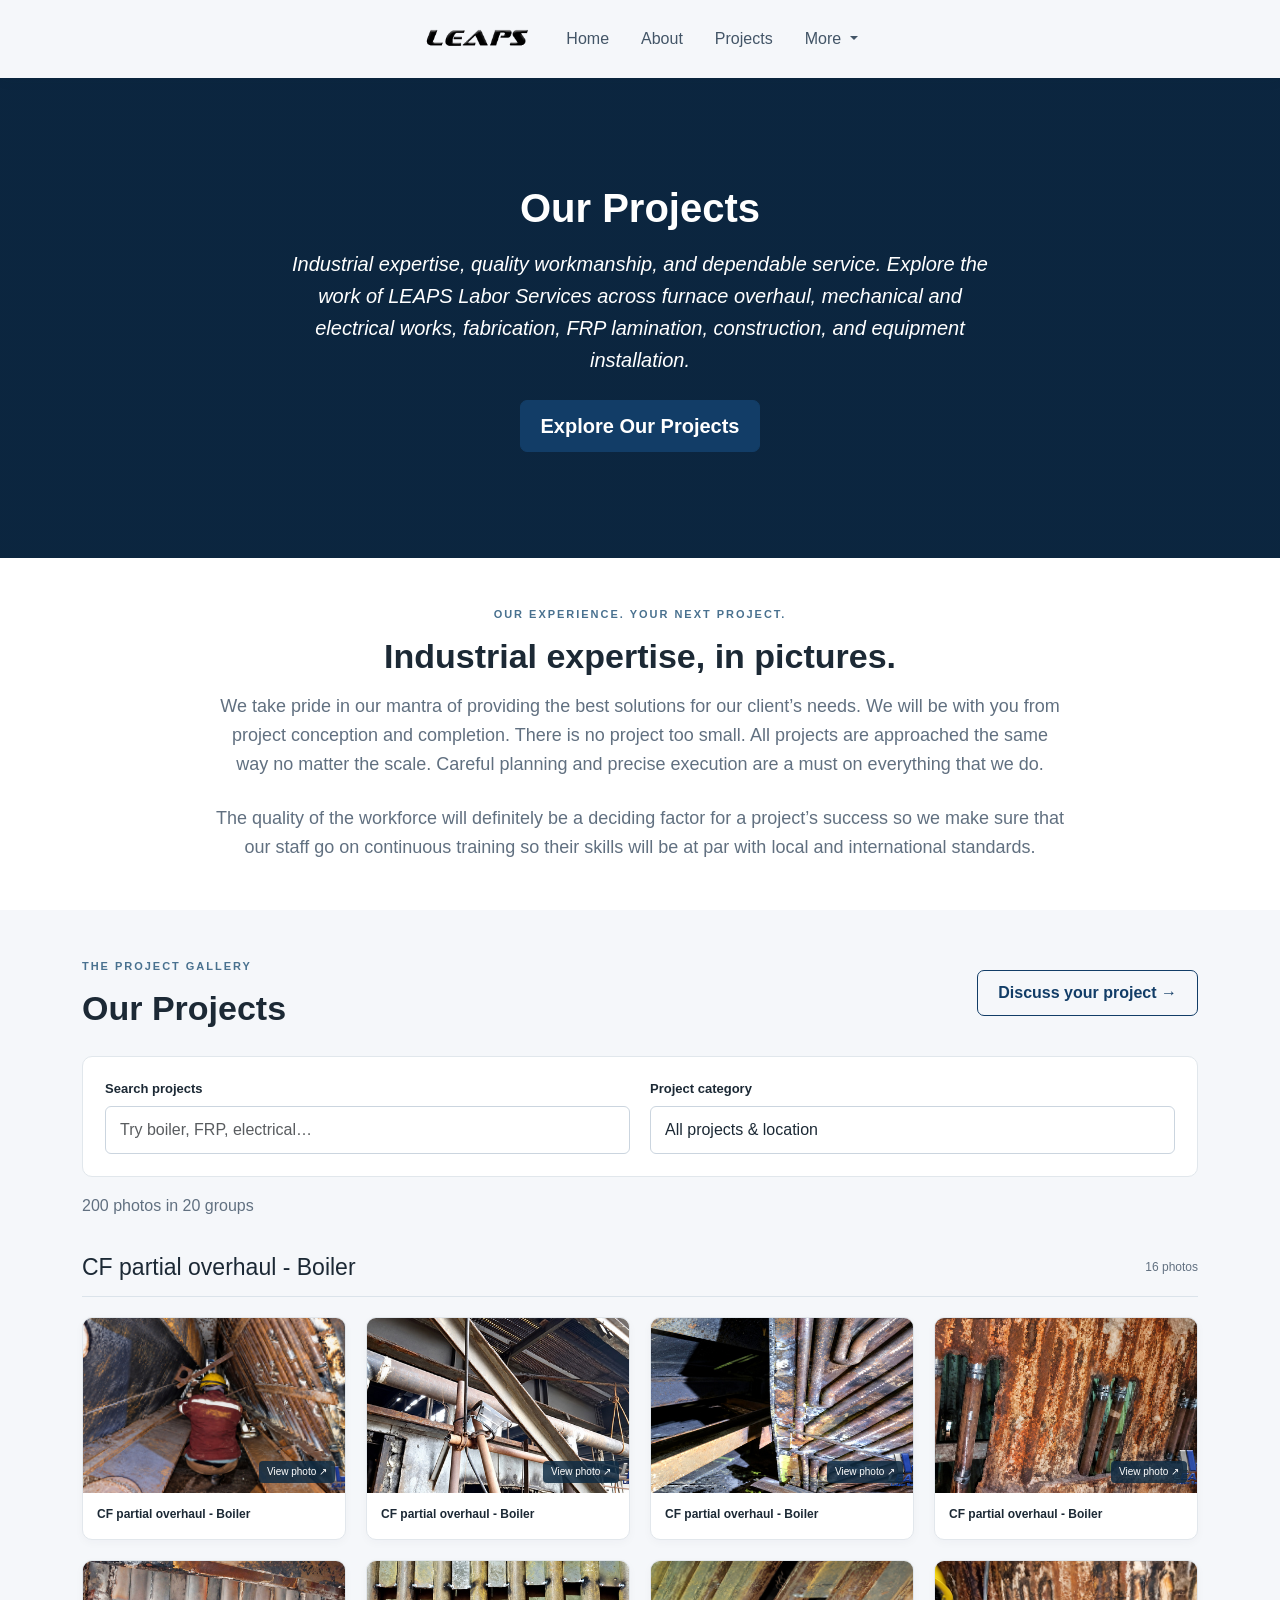
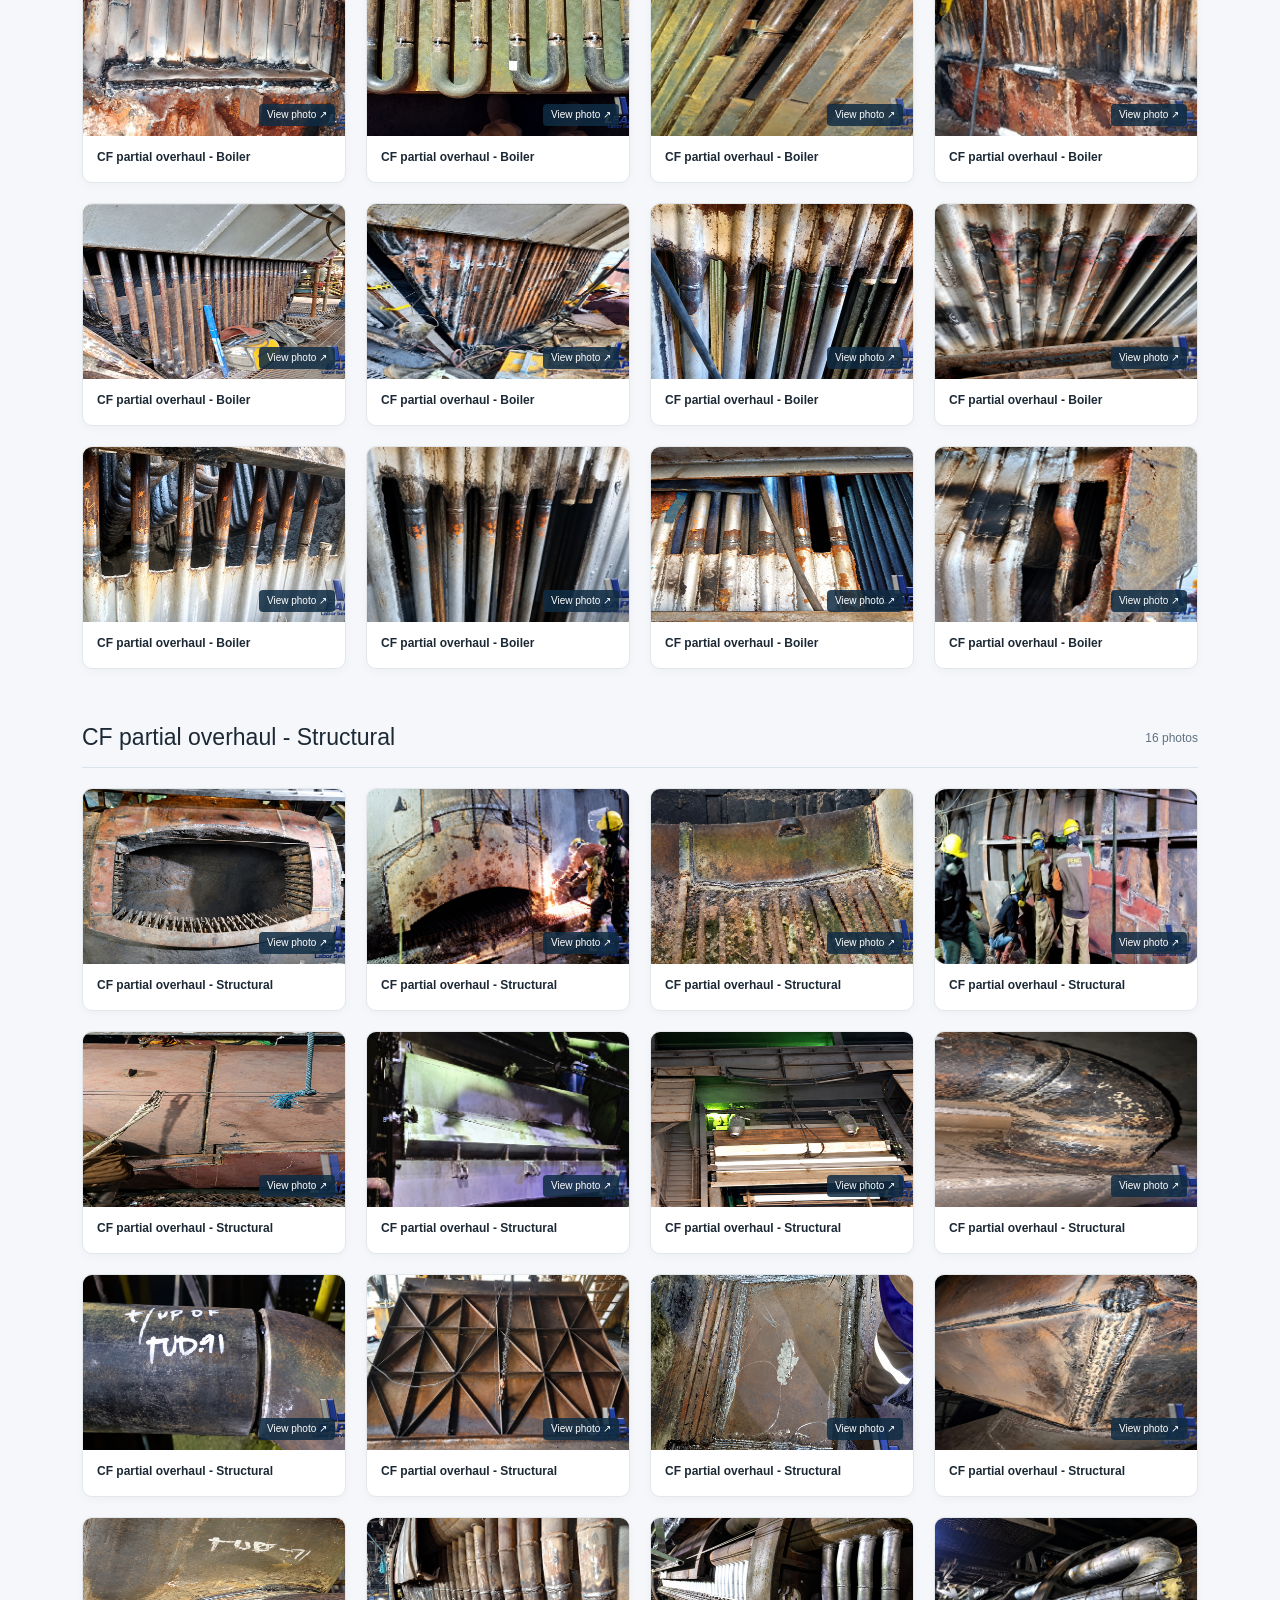
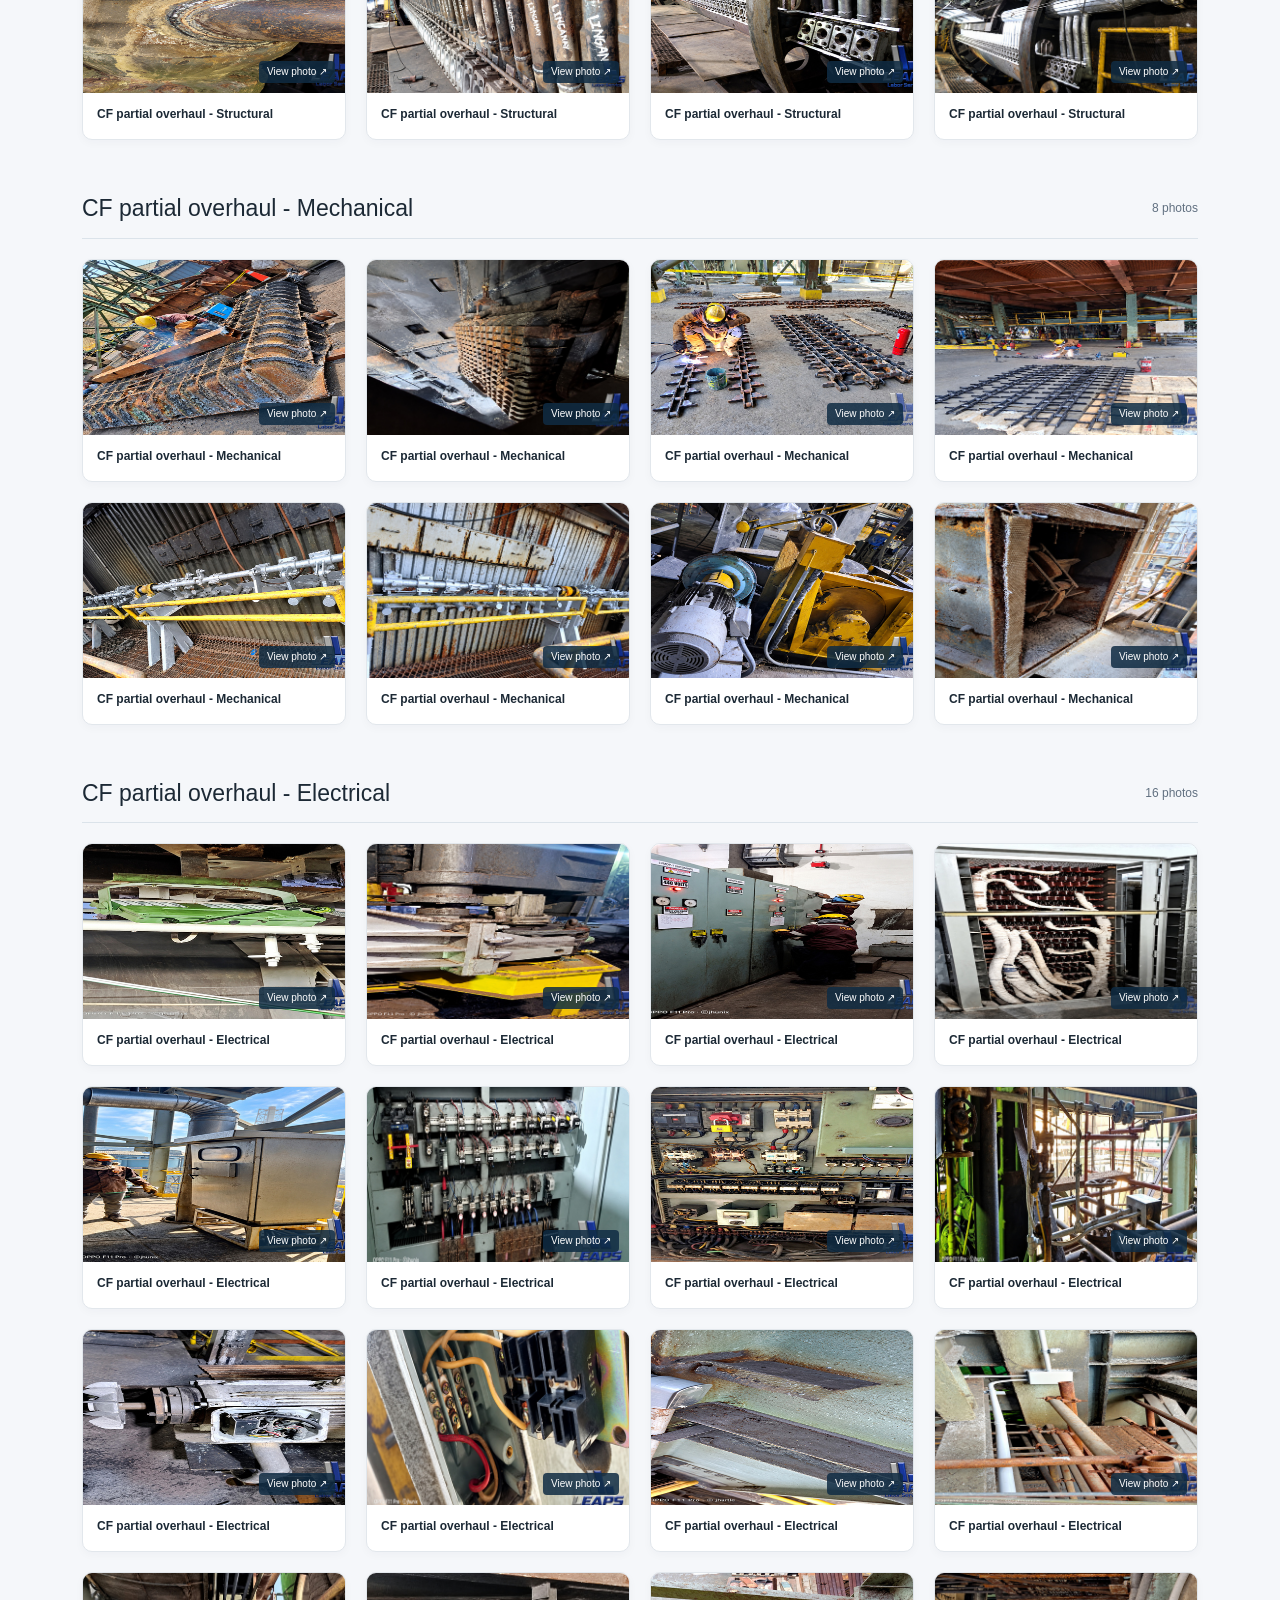
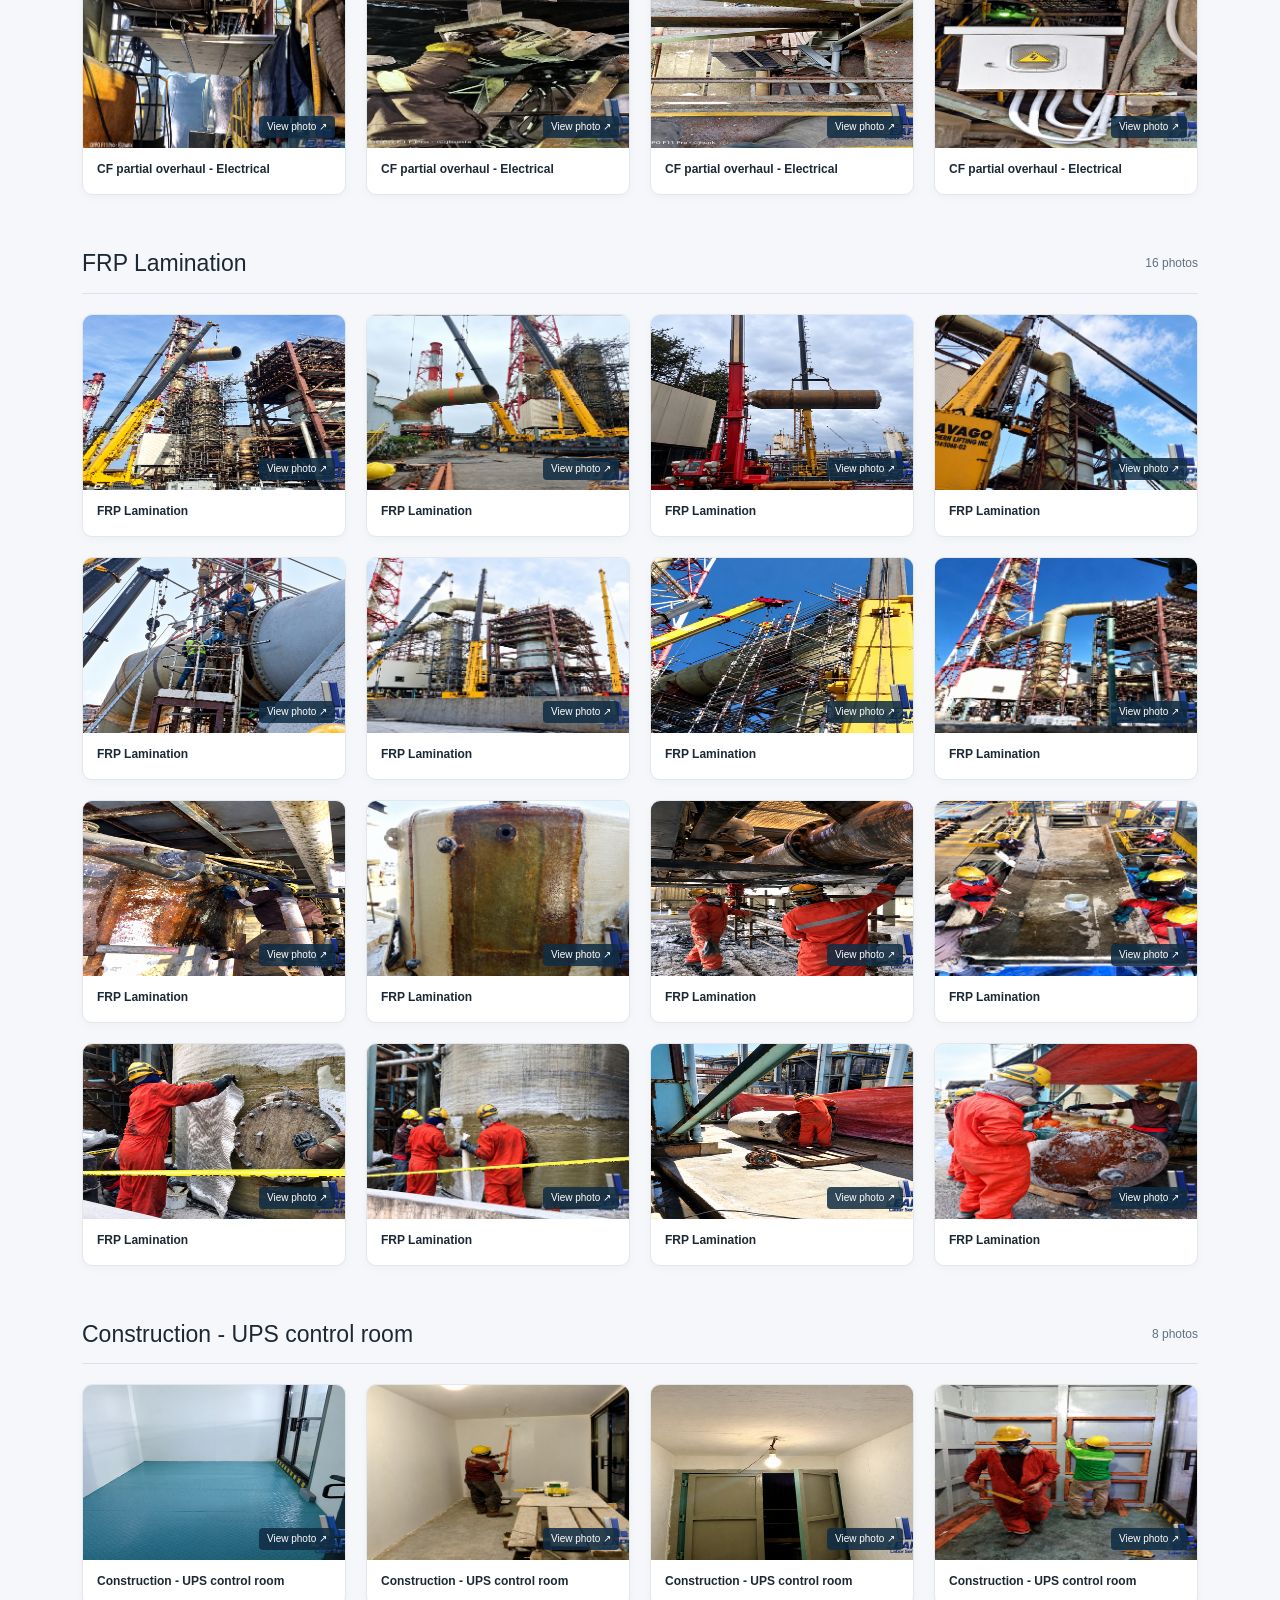
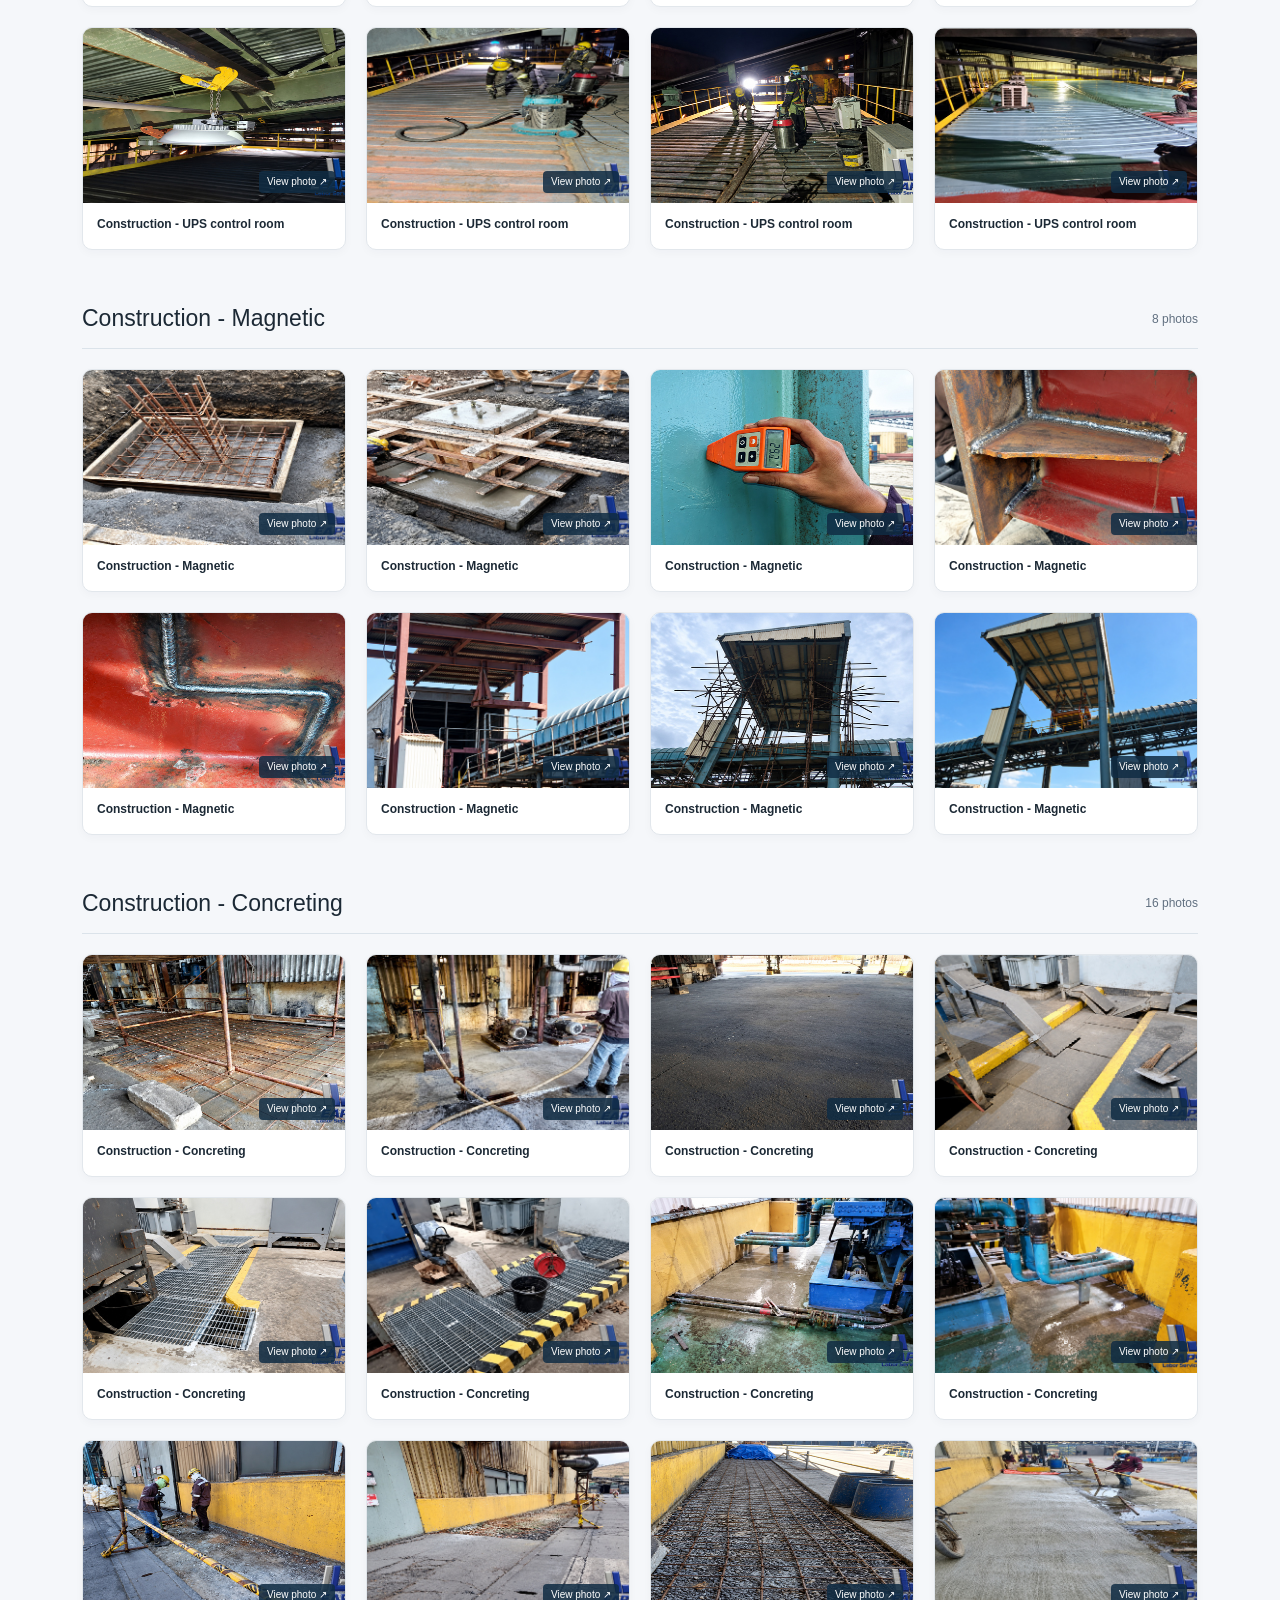
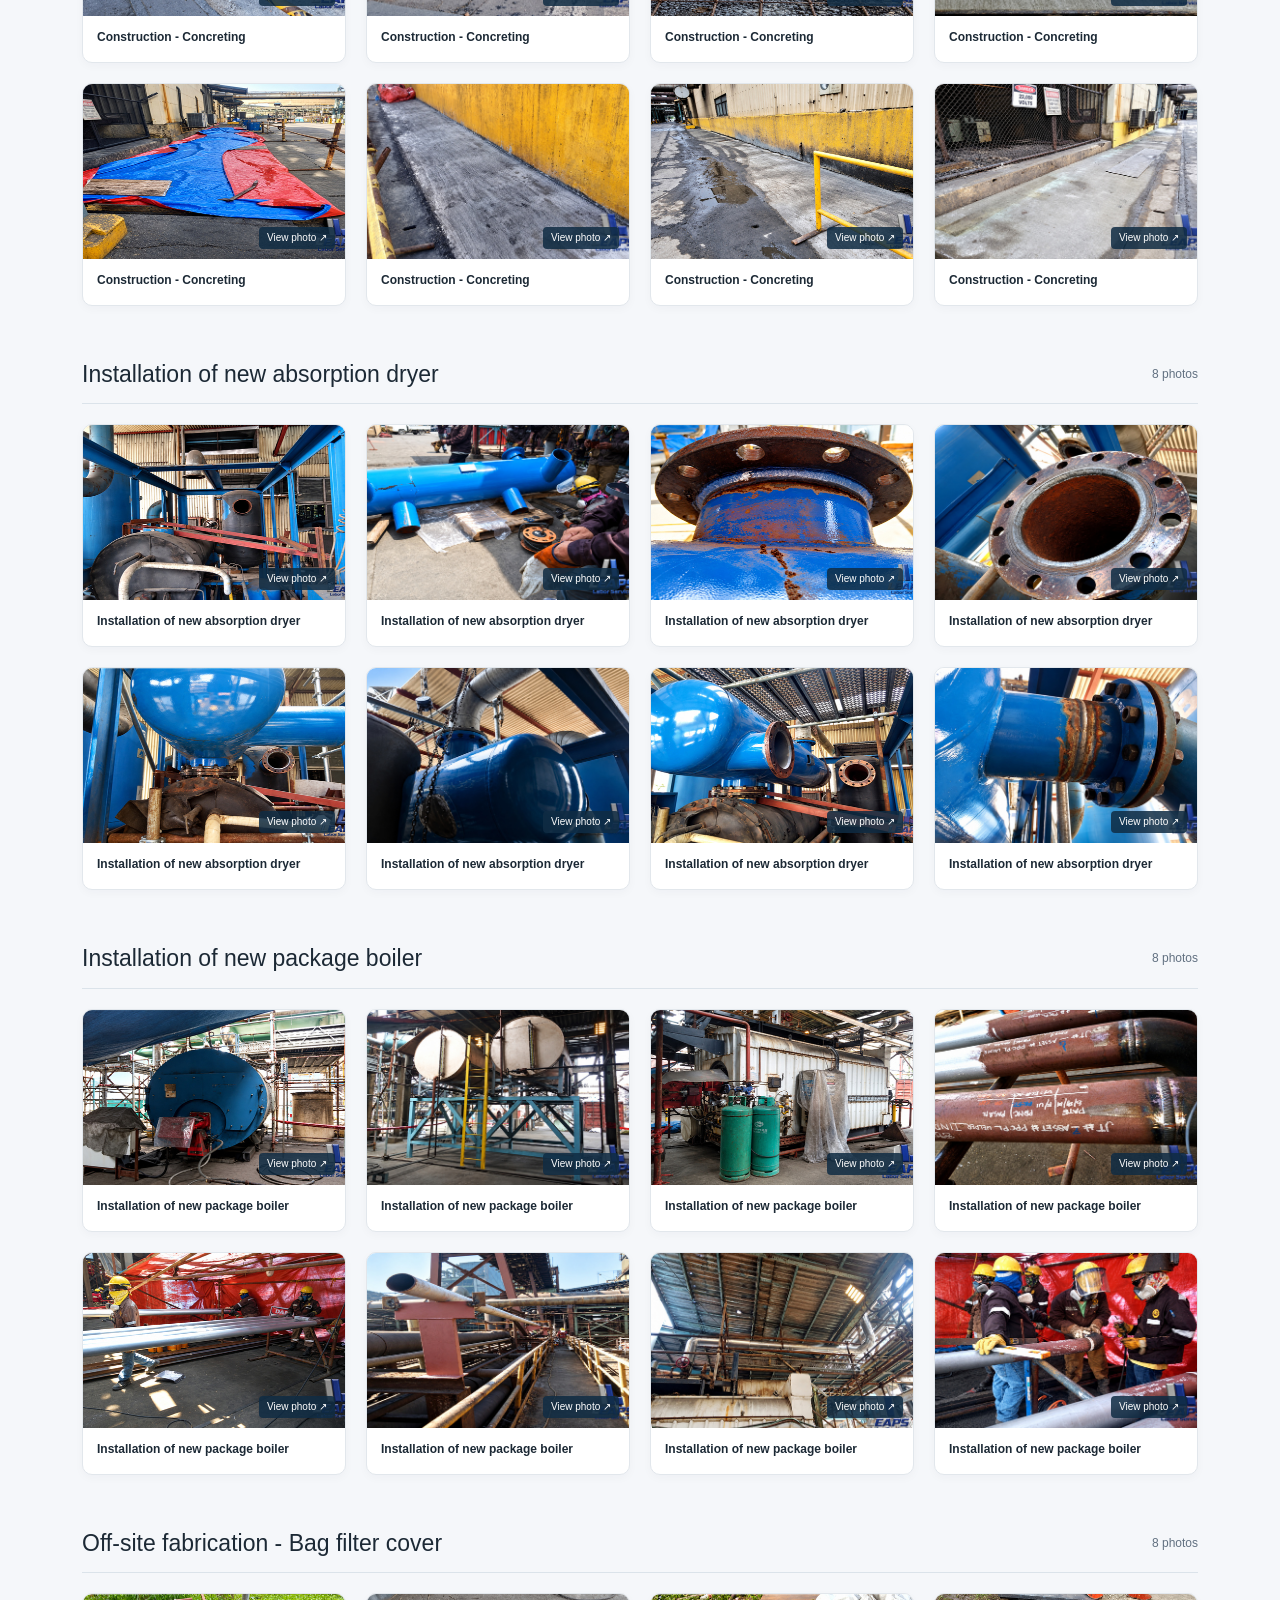
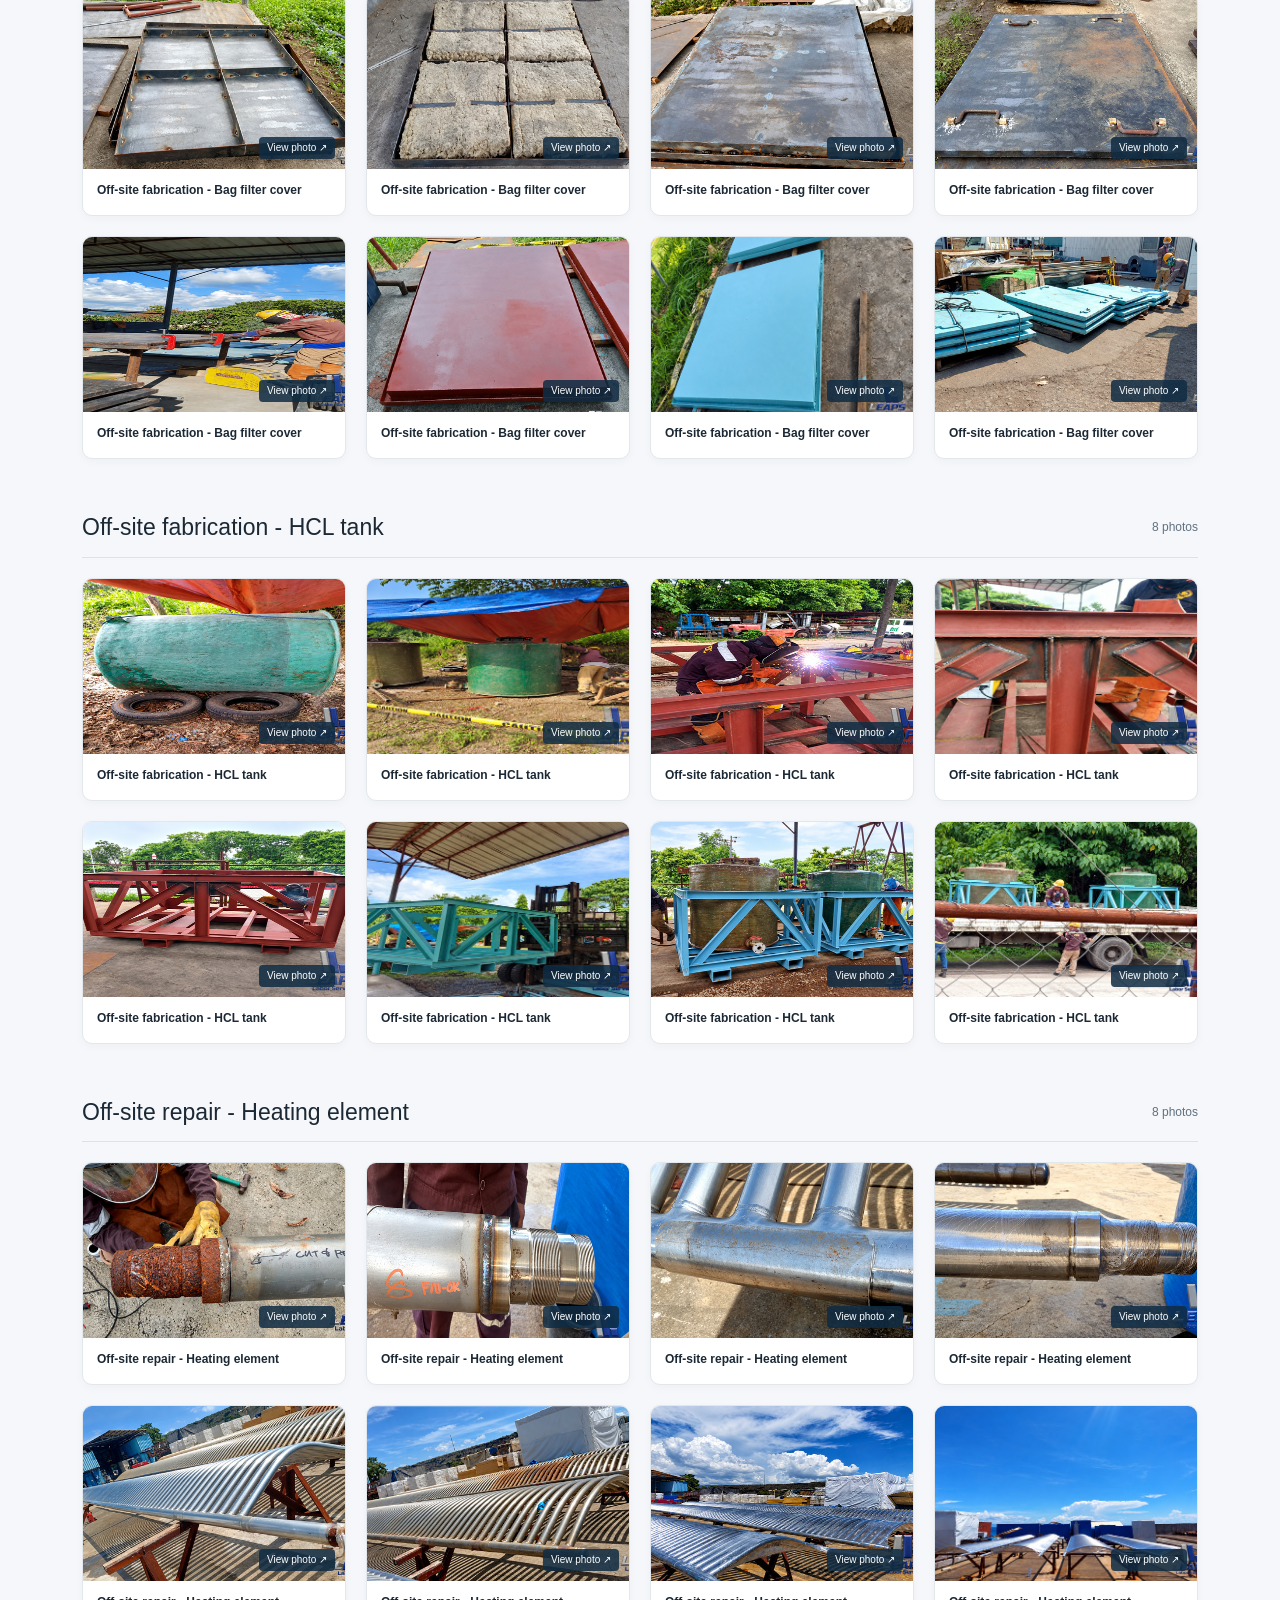
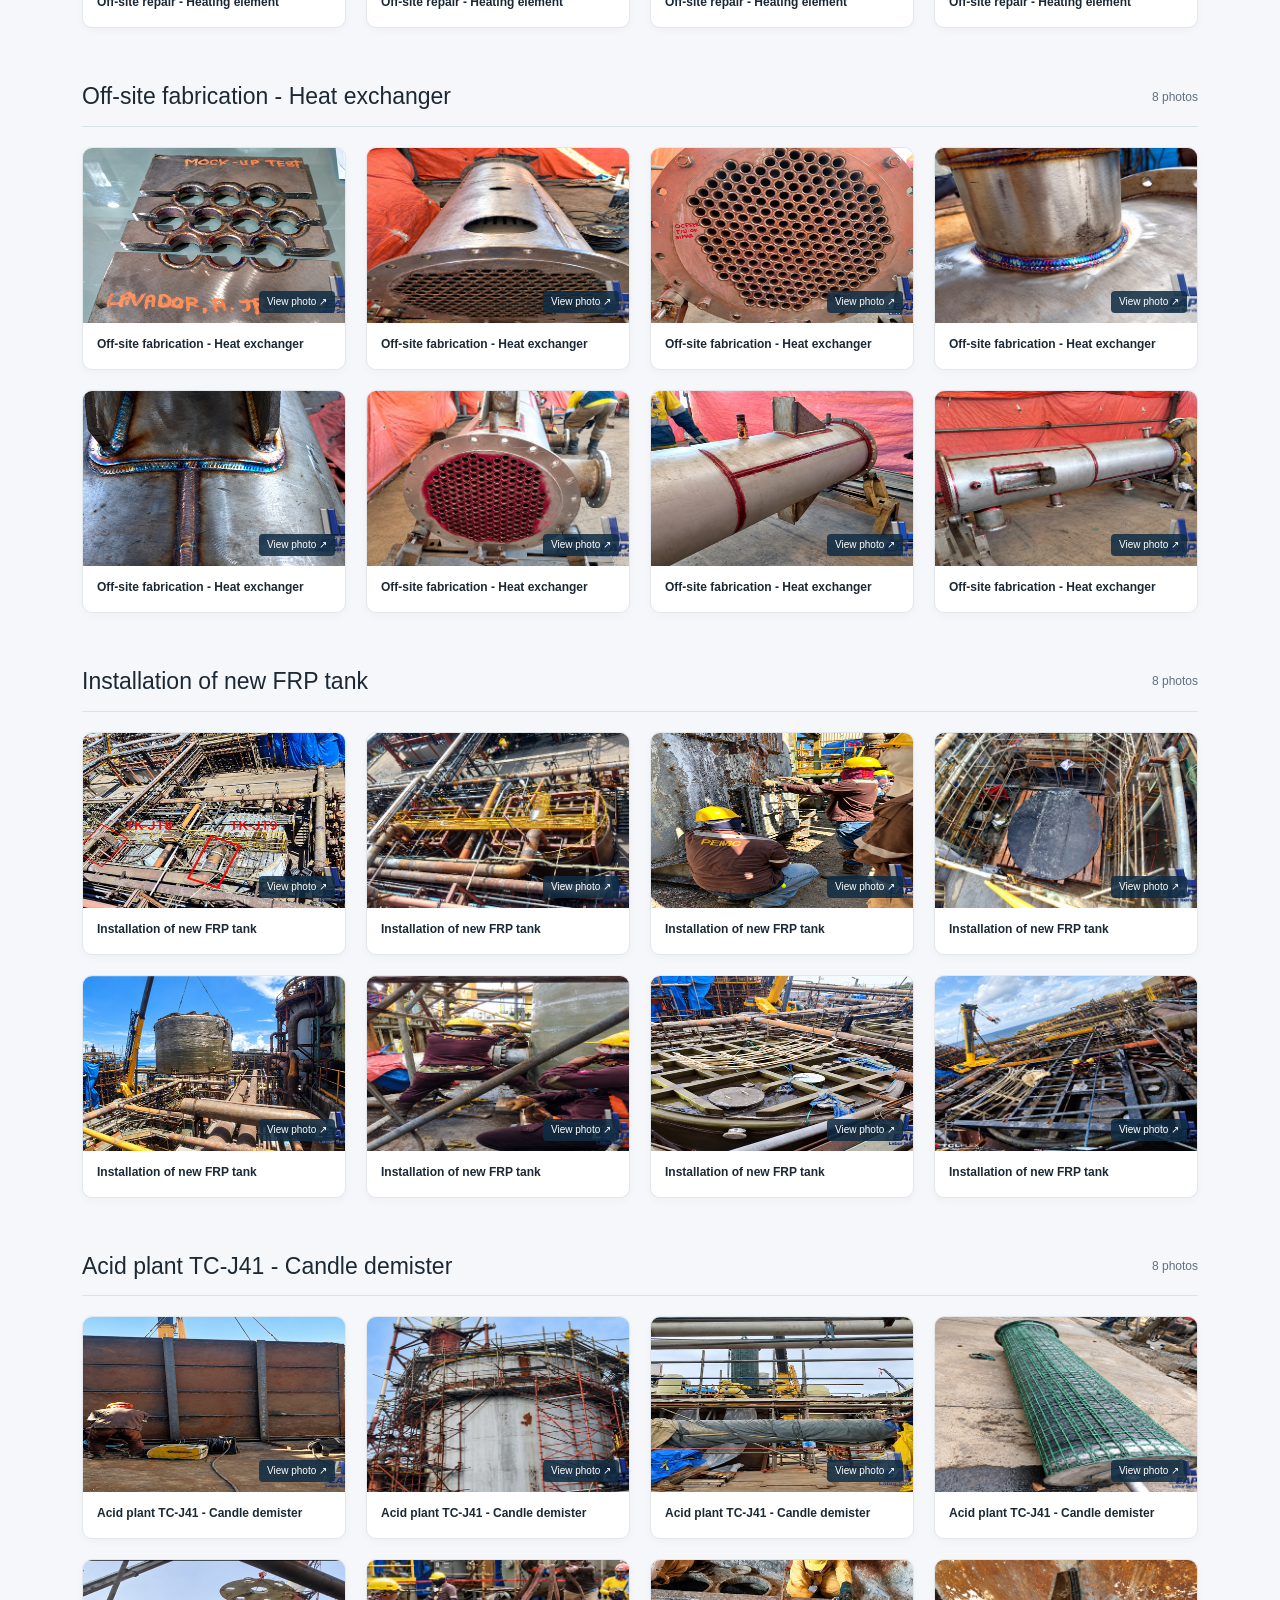
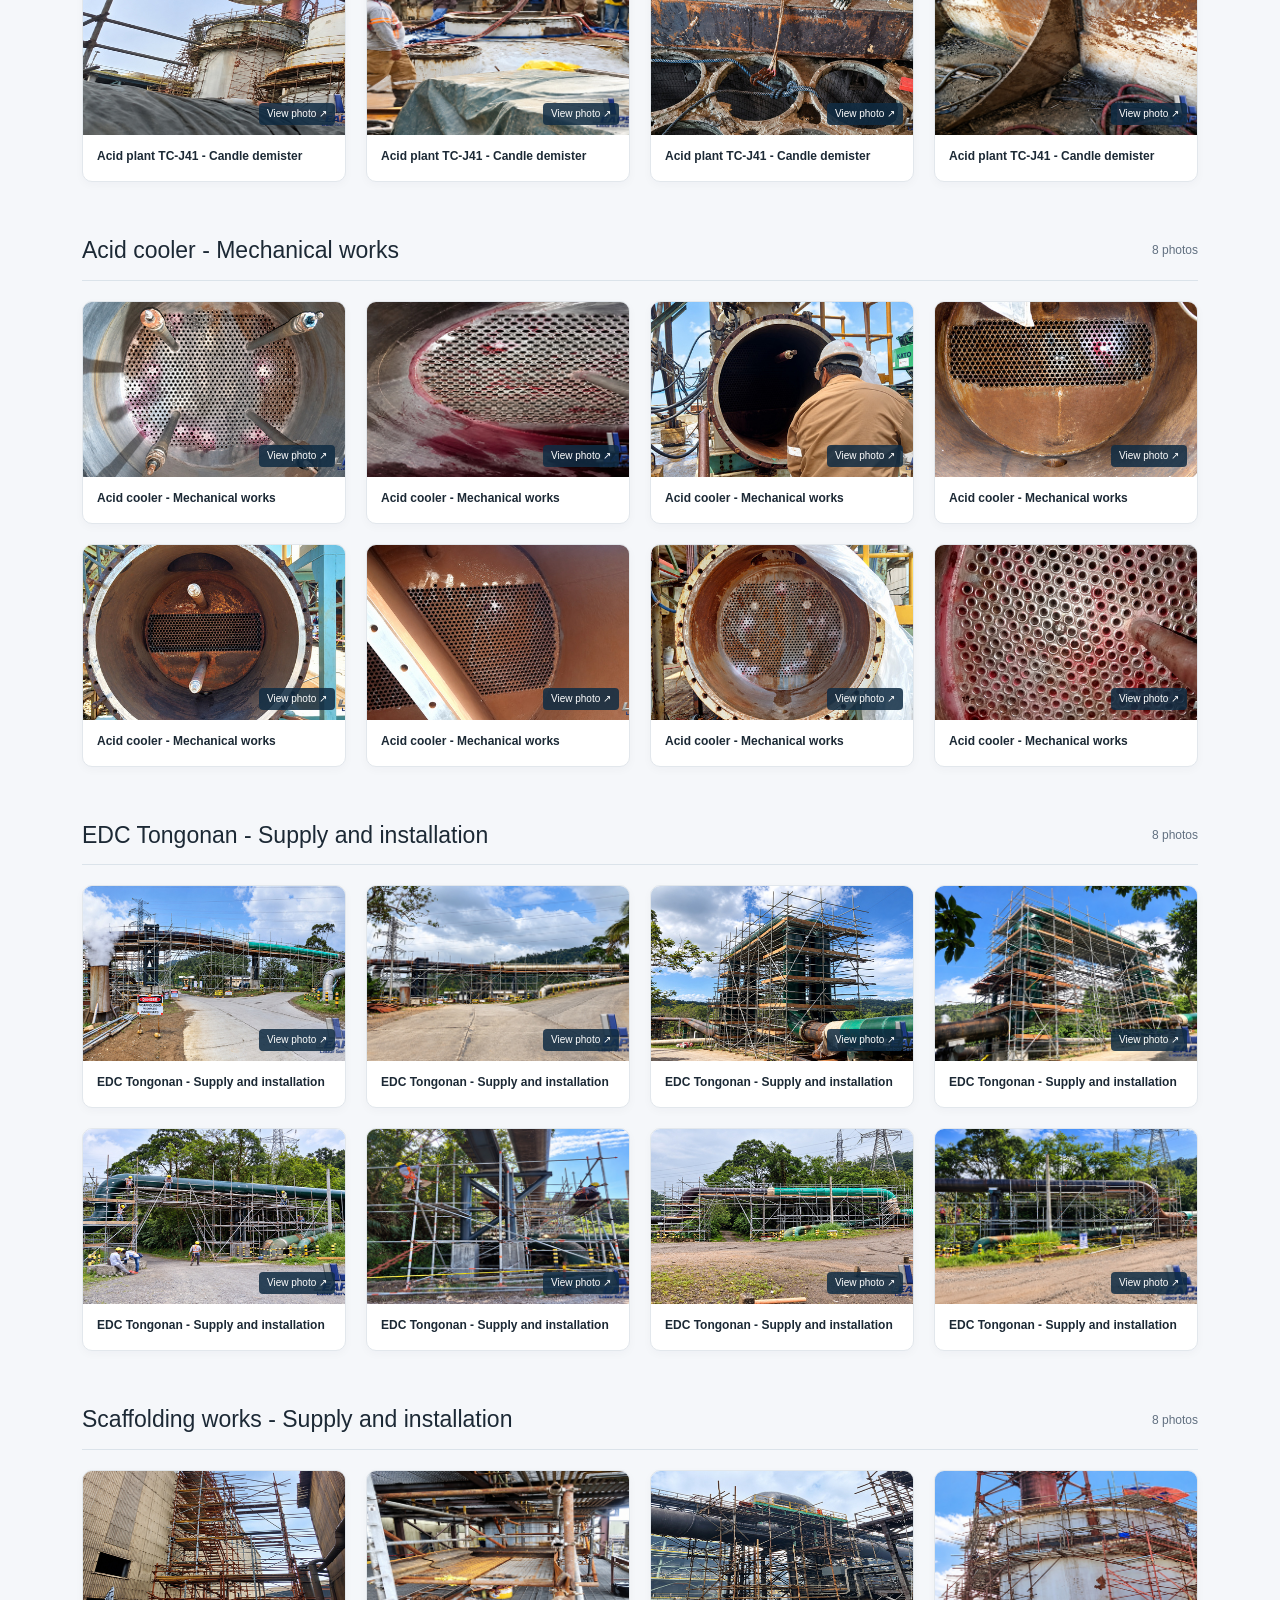
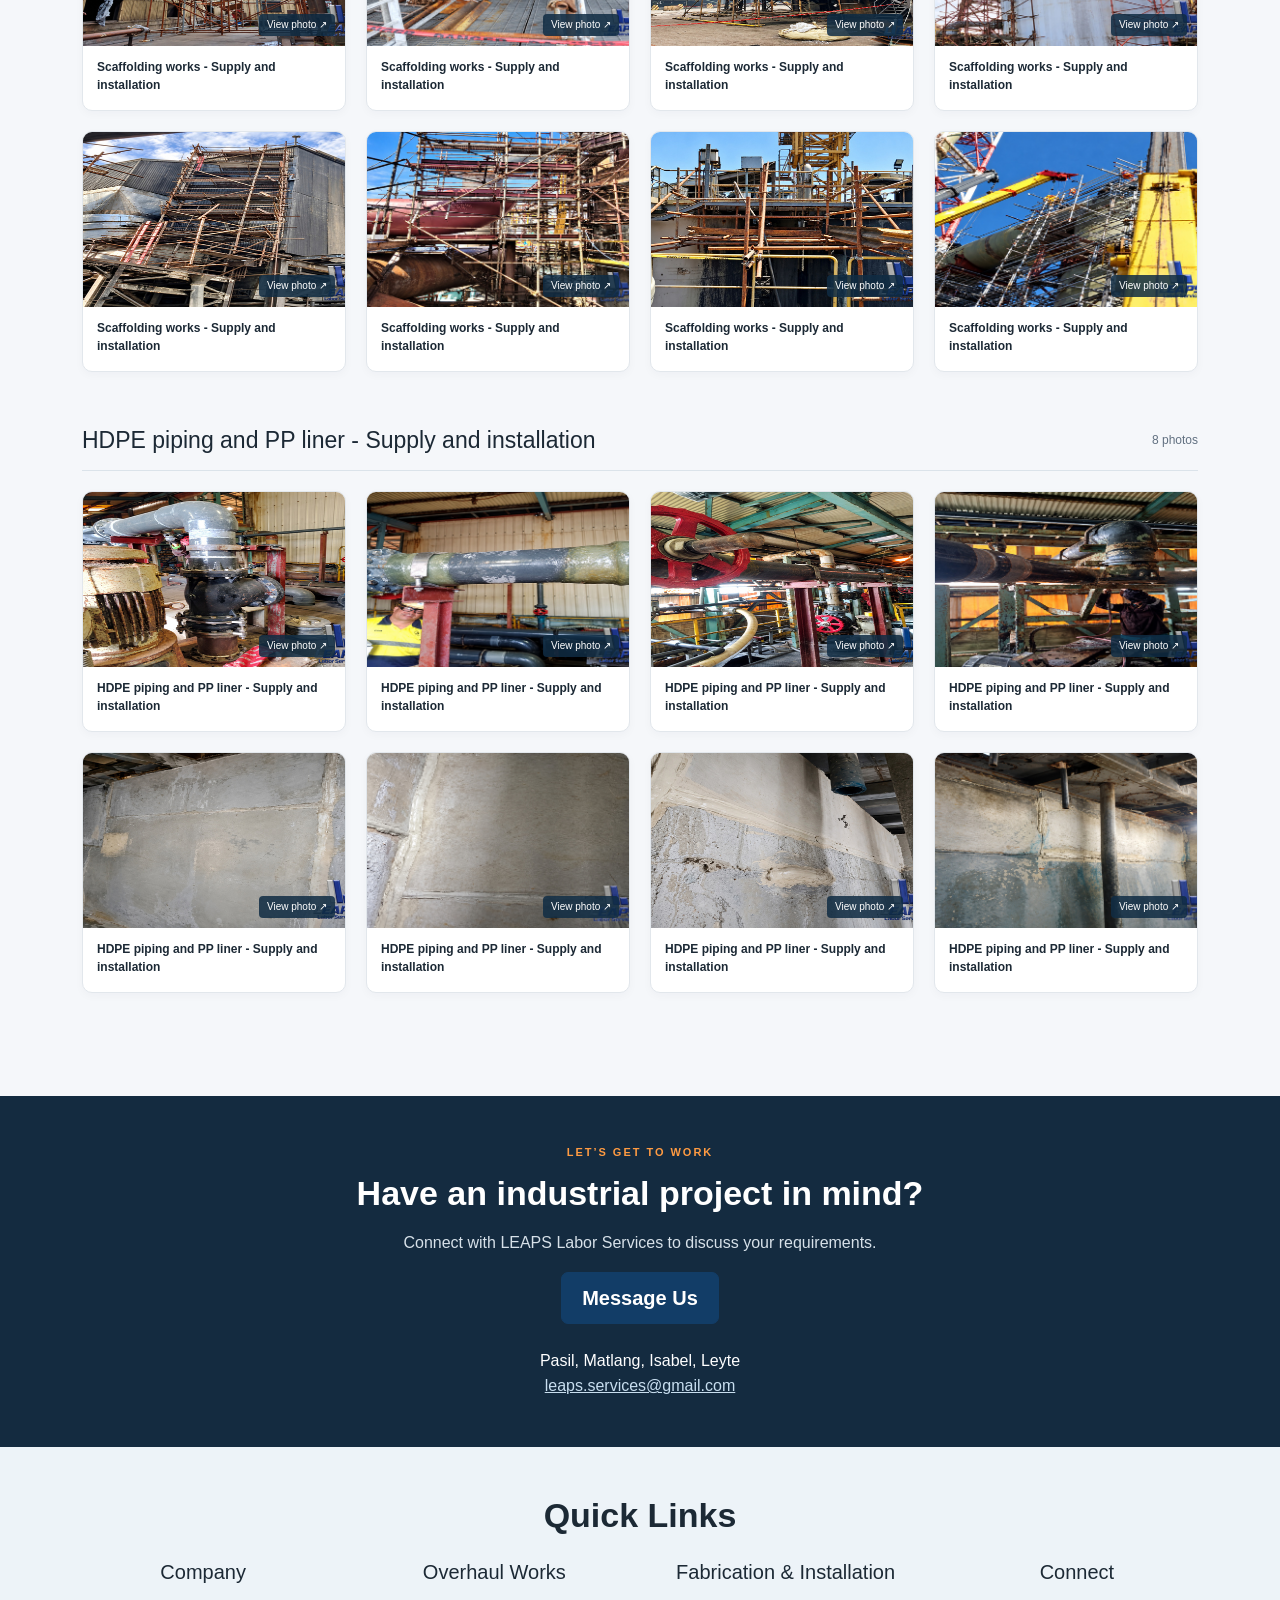
==== project.html @ 48ad5f4b "Leaps Website Files" ====
<!doctype html>
<html lang="en" data-bs-theme="light">
  <head>
    <meta charset="utf-8">

    <meta
      name="viewport"
      content="width=device-width, initial-scale=1"
    >

    <meta
      name="description"
      content="Explore the LEAPS Labor Services project portfolio: furnace overhaul, fabrication, FRP lamination, construction and installation."
    >

    <title>Projects | LEAPS Labor Services</title>

    <link
      rel="icon"
      type="image/png"
      href="images/leaps-logo.png"
    >

    <!-- Bootstrap -->
    <link
      href="https://cdn.jsdelivr.net/npm/bootstrap@5.3.3/dist/css/bootstrap.min.css"
      rel="stylesheet"
    >

    <!-- Custom styles -->
    <link href="project.css" rel="stylesheet">

    <style>
      #home.project-banner {
        min-height: 480px;
        display: flex;
        align-items: center;
        padding: 80px 0;
        color: #fff;
        background-color: #123d67;
        background-image:
          linear-gradient(
            rgba(8, 25, 42, 0.65),
            rgba(8, 25, 42, 0.65)
          ),
          url("images/project-banner.png");
        background-position: center;
        background-repeat: no-repeat;
        background-size: cover;
      }

      #home.project-banner .lead {
        max-width: 720px;
      }

      @media (max-width: 600px) {
        #home.project-banner {
          min-height: 360px;
          padding: 60px 0;
        }
      }
    </style>
  </head>

  <body>
    <!--
    <a class="skip-link" href="#projects">
      Skip to projects
    </a>
    -->

    <!-- Navigation -->
    <nav class="navbar navbar-expand-lg navbar-light bg-light sticky-top">
      <div class="container justify-content-center">
        <a
          class="navbar-brand brand"
          href="index.html"
          aria-label="LEAPS home"
        >
          <img
            src="images/leaps-word.png"
            alt="Leaps"
            class="portfolio-logo"
          >
        </a>

        <button
          class="navbar-toggler"
          id="menuToggle"
          type="button"
          aria-expanded="false"
          aria-controls="navbarMenu"
          aria-label="Toggle navigation"
        >
          ☰
          <span class="navbar-toggler-icon"></span>
        </button>

        <div
          class="collapse navbar-collapse flex-lg-grow-0"
          id="navbarMenu"
        >
          <ul class="navbar-nav">
            <li class="nav-item">
              <a class="nav-link" href="#home">Home</a>
            </li>

            <li class="nav-item">
              <a class="nav-link" href="#about">About</a>
            </li>

            <li class="nav-item">
              <a class="nav-link" href="#projects">Projects</a>
            </li>

            <!--
            <li class="nav-item">
              <a class="nav-link" href="#skills">Skills</a>
            </li>
            -->

            <!--
            <li class="nav-item">
              <a class="nav-link" href="#contact">Contact</a>
            </li>
            <li class="nav-item">
              <a class="nav-link" href="#quick-links">Quick Links</a>
            </li>
            -->

            <li class="nav-item dropdown">
              <a
                class="nav-link dropdown-toggle"
                href="#"
                role="button"
                data-bs-toggle="dropdown"
                aria-expanded="false"
              >
                More
              </a>

              <ul class="dropdown-menu">
                <li>
                  <a class="dropdown-item" href="#quick-links">
                    Quick Links
                  </a>
                </li>

                <li>
                  <a class="dropdown-item" href="index.html#contact">
                    Contact
                  </a>
                </li>
              </ul>
            </li>
          </ul>
        </div>

        <!--
        <div id="navbarMenu" class="nav-menu">
          <ul class="navbar-nav">
            <li class="nav-item">
              <a class="nav-link" href="index.html">Home</a>
            </li>
            <li class="nav-item">
              <a class="nav-link" href="index.html#about">About</a>
            </li>
            <li class="nav-item">
              <a
                class="nav-link active"
                aria-current="page"
                href="project.html"
              >
                Projects
              </a>
            </li>
            <li class="nav-item">
              <a class="nav-link" href="#quick-links">Quick Links</a>
            </li>
            <li class="nav-item">
              <a class="nav-link" href="#contact">Contact</a>
            </li>
          </ul>
        </div>
        -->
      </div>
    </nav>

    <!-- Static Project Banner -->
    <section
      id="home"
      class="project-banner"
      aria-labelledby="bannerTitle"
    >
      <div class="container text-center">
        <!-- <p class="text-uppercase fw-semibold mb-3">
          LEAPS Labor Services
        </p> -->

        <h1 id="bannerTitle" class="display-6 fw-bold mb-3">
          Our Projects
        </h1>

        <p class="lead mx-auto mb-4 fst-italic">
          Industrial expertise, quality workmanship, and dependable service.
          Explore the work of LEAPS Labor Services across furnace overhaul, mechanical and electrical works, fabrication, FRP lamination, construction, and equipment installation.
        </p>

        <a class="btn btn-primary btn-lg" href="#projects">
          Explore Our Projects
        </a>
      </div>
    </section>

    <!-- Hidden compatibility hooks for the existing project.js. -->
    <div
      id="projectCarousel"
      hidden
      aria-hidden="true"
      style="display: none !important;"
    >
      <div id="heroSlides"></div>
      <button id="heroPrev" type="button" tabindex="-1"></button>
      <button id="heroNext" type="button" tabindex="-1"></button>
      <div id="heroIndicators"></div>
    </div>

    <!-- Company Introduction -->
    <section id="about" class="container py-5 intro">
      <p class="eyebrow text-center">
        OUR EXPERIENCE. YOUR NEXT PROJECT.
      </p>

      <h2 class="text-center mb-3">
        Industrial expertise, in pictures.
      </h2>

      <p class="lead text-center">
        

        We take pride in our mantra of providing the best solutions for our client’s needs. We will be with you from project conception and completion. There is no project too small. All projects are approached the same way no matter the scale. Careful planning and precise execution are a must on everything that we do.
      </p>  
        <br>
      <p class="lead text-center">
        The quality of the workforce will definitely be a deciding factor for a project’s success so we make sure that our staff go on continuous training so their skills will be at par with local and international standards.
      </p>
     <!--  <br>
        <h2 class="text-center mb-3 text-primary">PROJECTS ACCOMPLISHED</h2>
      <div class="stats">

        <div>
          <strong>20</strong>
          <span>Project categories</span>
        </div>

        <div>
          <strong>202</strong>
          <span>Project &amp; location photos</span>
        </div>

        <div>
          <strong>2013</strong>
          <span>Company established</span>
        </div>
      </div> -->
    </section>

    <!-- Project Gallery -->
    <main id="projects" class="bg-light py-5">
      <div class="container">
        <div class="section-heading">
          <div>
            <p class="eyebrow">
              THE PROJECT GALLERY
            </p>

            <h2>Our Projects</h2>
          </div>

          <a class="btn btn-outline-primary" href="#contact">
            Discuss your project →
          </a>
        </div>

        <!-- Search and Category Filter -->
        <div class="gallery-controls">
          <div>
            <label for="projectSearch" class="form-label">
              Search projects
            </label>

            <input
              id="projectSearch"
              type="search"
              class="form-control"
              placeholder="Try boiler, FRP, electrical…"
            >
          </div>

          <div>
            <label for="projectFilter" class="form-label">
              Project category
            </label>

            <select id="projectFilter" class="form-select">
              <option value="all">
                All projects &amp; location
              </option>
            </select>
          </div>
        </div>

        <p
          id="resultCount"
          class="text-secondary"
          aria-live="polite"
        ></p>

        <!-- Photos are generated by project.js -->
        <div id="projectGallery"></div>

        <!-- Empty Search Results -->
        <div
          id="emptyState"
          class="empty-state"
          hidden
        >
          <h3>No matching projects</h3>

          <p>
            Try a different keyword or category.
          </p>

          <button
            id="clearFilters"
            class="btn btn-primary"
            type="button"
          >
            Show all projects
          </button>
        </div>

        <noscript>
          <p>
            Please enable JavaScript to view the photo gallery.
            All image files are also available in the
            images/projects folder.
          </p>
        </noscript>
      </div>
    </main>

    <!-- Contact -->
    <section id="contact" class="bg-dark text-white py-5">
      <div class="container text-center">
        <p class="eyebrow">
          LET’S GET TO WORK
        </p>

        <h2 class="mb-3">
          Have an industrial project in mind?
        </h2>

        <p class="contact-copy">
          Connect with LEAPS Labor Services to discuss
          your requirements.
        </p>

        <a
          class="btn btn-primary btn-lg"
          href="index.html#contact"
        >
          Message Us
        </a>

        <p class="mt-4 mb-0">
          Pasil, Matlang, Isabel, Leyte
        </p>

        <a
          class="contact-email"
          href="mailto:leaps.services@gmail.com"
        >
          leaps.services@gmail.com
        </a>
      </div>
    </section>

    <!-- Quick Links -->
    <section id="quick-links" class="py-5">
      <div class="container">
        <h2 class="text-center mb-4">
          Quick Links
        </h2>

        <div class="row g-4 text-center">
          <div class="col-sm-6 col-lg-3">
            <h3 class="h5">Company</h3>

            <a href="index.html">
              Home
            </a>

            <a href="index.html#about">
              About LEAPS
            </a>
          </div>

          <div class="col-sm-6 col-lg-3">
            <h3 class="h5">
              Overhaul Works
            </h3>

            <a href="#cf-partial-overhaul-boiler">
              Boiler overhaul
            </a>

            <a href="#cf-partial-overhaul-mechanical">
              Mechanical works
            </a>
          </div>

          <div class="col-sm-6 col-lg-3">
            <h3 class="h5">
              Fabrication &amp; Installation
            </h3>

            <a href="#frp-lamination">
              FRP lamination
            </a>

            <a href="#heat-exchanger-fabrication">
              Heat exchanger fabrication
            </a>
          </div>

          <div class="col-sm-6 col-lg-3">
            <h3 class="h5">
              Connect
            </h3>

            <a href="index.html#contact">
              Contact us
            </a>

            <a href="#home">
              Back to top
            </a>
          </div>
        </div>
      </div>
    </section>

    <!-- Footer -->
    <footer class="bg-dark text-white text-center py-4">
      <div class="container">
        <p class="mb-0">
          &copy; 2026 LEAPS Labor Services.
          All rights reserved.
        </p>
      </div>
    </footer>

    <!-- Full-Size Photo Viewer -->
    <dialog
      id="photoViewer"
      aria-labelledby="viewerTitle"
    >
      <div class="viewer-top">
        <h2 id="viewerTitle"></h2>

        <button
          id="closeViewer"
          type="button"
          aria-label="Close photo viewer"
        >
          ×
        </button>
      </div>

      <div class="viewer-image">
        <button
          id="photoPrev"
          type="button"
          aria-label="Previous photo"
        >
          ‹
        </button>

        <img id="viewerImage" alt="">

        <button
          id="photoNext"
          type="button"
          aria-label="Next photo"
        >
          ›
        </button>
      </div>

      <div class="viewer-bottom">
        <p id="viewerCaption"></p>

        <!-- <a
          id="downloadPhoto"
          class="btn btn-primary"
          download
        >
          Download photo
        </a> -->
      </div>
    </dialog>

    <!-- Project data read by project.js -->
    <script id="projectData" type="application/json">[]</script>

    <!-- Generate the complete project and photo records -->
    <script>
      (() => {
        const projectDefinitions = [
          // {
          //   id: "establishment-location",
          //   name: "Establishment location",
          //   pages: [7],
          //   photosPerPage: 2
          // },
          {
            id: "cf-partial-overhaul-boiler",
            name: "CF partial overhaul - Boiler",
            pages: [19, 20],
            photosPerPage: 8
          },
          {
            id: "cf-partial-overhaul-structural",
            name: "CF partial overhaul - Structural",
            pages: [21, 22],
            photosPerPage: 8
          },
          {
            id: "cf-partial-overhaul-mechanical",
            name: "CF partial overhaul - Mechanical",
            pages: [23],
            photosPerPage: 8
          },
          {
            id: "cf-partial-overhaul-electrical",
            name: "CF partial overhaul - Electrical",
            pages: [24, 25],
            photosPerPage: 8
          },
          {
            id: "frp-lamination",
            name: "FRP Lamination",
            pages: [26, 27],
            photosPerPage: 8
          },
          {
            id: "construction-ups-control-room",
            name: "Construction - UPS control room",
            pages: [28],
            photosPerPage: 8
          },
          {
            id: "construction-magnetic",
            name: "Construction - Magnetic",
            pages: [29],
            photosPerPage: 8
          },
          {
            id: "construction-concreting",
            name: "Construction - Concreting",
            pages: [30, 31],
            photosPerPage: 8
          },
          {
            id: "absorption-dryer-installation",
            name: "Installation of new absorption dryer",
            pages: [32],
            photosPerPage: 8
          },
          {
            id: "package-boiler-installation",
            name: "Installation of new package boiler",
            pages: [33],
            photosPerPage: 8
          },
          {
            id: "bag-filter-cover-fabrication",
            name: "Off-site fabrication - Bag filter cover",
            pages: [34],
            photosPerPage: 8
          },
          {
            id: "hcl-tank-fabrication",
            name: "Off-site fabrication - HCL tank",
            pages: [35],
            photosPerPage: 8
          },
          {
            id: "heating-element-repair",
            name: "Off-site repair - Heating element",
            pages: [36],
            photosPerPage: 8
          },
          {
            id: "heat-exchanger-fabrication",
            name: "Off-site fabrication - Heat exchanger",
            pages: [37],
            photosPerPage: 8
          },
          {
            id: "frp-tank-installation",
            name: "Installation of new FRP tank",
            pages: [38],
            photosPerPage: 8
          },
          {
            id: "acid-plant-tc-j41-candle-demister",
            name: "Acid plant TC-J41 - Candle demister",
            pages: [39],
            photosPerPage: 8
          },
          {
            id: "acid-cooler-mechanical-works",
            name: "Acid cooler - Mechanical works",
            pages: [40],
            photosPerPage: 8
          },
          {
            id: "edc-tongonan",
            name: "EDC Tongonan - Supply and installation",
            pages: [41],
            photosPerPage: 8
          },
          {
            id: "scaffolding-works",
            name: "Scaffolding works - Supply and installation",
            pages: [42],
            photosPerPage: 8
          },
          {
            id: "hdpe-piping-pp-liner",
            name: "HDPE piping and PP liner - Supply and installation",
            pages: [43],
            photosPerPage: 8
          }
        ];

        // Format numbers as 01, 02, 03, etc.
        const padNumber = number =>
          String(number).padStart(2, "0");

        // Build each project's photo records.
        const projectGroups = projectDefinitions.map(project => {
          const photos = [];

          project.pages.forEach(page => {
            for (
              let number = 1;
              number <= project.photosPerPage;
              number++
            ) {
              const filename =
                `${project.id}-p${padNumber(page)}-${padNumber(number)}.jpg`;

              photos.push({
                src: `images/projects/${filename}`,
                thumb: `images/projects/thumb-${filename}`,
                page: page,
                number: number,
                caption:
                  `${project.name}`
                  // `${project.name} | Photo ${padNumber(photos.length + 1)}`
              });
            }
          });

          return {
            id: project.id,
            name: project.name,
            photos: photos
          };
        });

        // Store the generated JSON where project.js expects it.
        document.getElementById("projectData").textContent =
          JSON.stringify(projectGroups);
      })();
    </script>

    <!-- Load after the project data has been generated -->
    <script src="project.js"></script>
<script src="https://cdn.jsdelivr.net/npm/bootstrap@5.3.3/dist/js/bootstrap.bundle.min.js"></script>
  </body>
</html>
---- project.css ----
/* ========================================
   COLORS AND GLOBAL STYLES
======================================== */

:root {
  --brand: #123d67;
  --orange: #ff9b42;
  --ink: #1c2935;
  --muted: #617080;
}

* {
  box-sizing: border-box;
}

html {
  scroll-behavior: smooth;
  scroll-padding-top: 100px;
}

body {
  margin: 0;
  color: var(--ink);
  font-family: Arial, Helvetica, sans-serif;
  line-height: 1.6;
  background: #fff;
}

a {
  color: var(--brand);
}

button,
input,
select {
  font: inherit;
}

button,
a,
input,
select {
  outline-offset: 4px;
}

button {
  cursor: pointer;
}

h1,
h2,
h3 {
  line-height: 1.2;
}

h2 {
  font-size: clamp(25px, 3vw, 34px);
  font-weight: 750;
}

[hidden] {
  display: none !important;
}

/* ========================================
   LAYOUT AND UTILITY CLASSES
======================================== */

.container {
  width: min(1140px, calc(100% - 40px));
  margin: auto;
}

.py-5 {
  padding-top: 3rem;
  padding-bottom: 3rem;
}

.text-center {
  text-align: center;
}

.bg-light {
  background: #f5f7fa !important;
}

.bg-dark {
  background: #142b40 !important;
}

.text-white {
  color: white;
}

.text-secondary {
  color: var(--muted) !important;
}

/* ========================================
   BUTTONS
======================================== */

.btn {
  display: inline-block;
  padding: 10px 20px;
  border-radius: 7px;
  text-decoration: none;
  font-weight: 600;
  border: 1px solid transparent;
}

.btn-primary {
  background: var(--brand);
  border-color: var(--brand);
  color: #fff;
}

.btn-primary:hover {
  background: #245780;
  color: white;
}

.btn-outline-primary {
  border: 1px solid var(--brand);
  color: var(--brand);
}

.btn-outline-primary:hover {
  background: var(--brand);
  color: white;
}

/* ========================================
   ACCESSIBILITY
======================================== */

.skip-link {
  position: absolute;
  top: -100px;
  background: white;
  z-index: 99;
  padding: 12px;
}

.skip-link:focus {
  top: 0;
}

/* ========================================
   NAVIGATION
======================================== */

.navbar {
  position: sticky;
  top: 0;
  z-index: 20;
  background: #f8f9fa;
  box-shadow: 0 2px 12px #0b293012;
  padding: 10px 0;
}

.nav-inner {
  display: flex;
  align-items: center;
  justify-content: space-between;
  gap: 30px;
}

.brand {
  display: flex;
  align-items: center;
  gap: 7px;
  text-decoration: none;
  color: var(--brand);
  font-size: 27px;
  font-weight: 900;
  letter-spacing: 0.04em;
}

.brand small {
  display: block;
  font-size: 8px;
  letter-spacing: 0.2em;
}

.portfolio-logo {
	display: block;
    width: auto;
    height: 48px;
    max-width: 180px;
    object-fit: contain;
}

.navbar-nav {
  display: flex;
  flex-direction: row;
  gap: 16px;
  list-style: none;
  padding: 0;
  margin: 0;
}

.nav-link {
  text-decoration: none;
  color: #435567;
  display: block;
  padding: 10px 0;
}

.nav-link:hover,
.nav-link.active {
  color: var(--brand);
  font-weight: 700;
}

.nav-link.active {
  box-shadow: 0 2px var(--orange);
}

.navbar-toggler {
  display: none;
  background: none;
  border: 1px solid #ccc;
  border-radius: 6px;
  padding: 6px 12px;
}

/* ========================================
   CAROUSEL
======================================== */

.carousel {
  position: relative;
  background: #102c43;
}

.carousel-item {
  display: none;
  position: relative;
}

.carousel-item.active {
  display: block;
}

.carousel-item img {
  display: block;
  width: 100%;
  height: 500px;
  object-fit: cover;
}

.carousel-item::after {
  content: "";
  position: absolute;
  inset: 0;
  background: linear-gradient(
    0deg,
    #061b30aa,
    #061b3010 70%
  );
}

.carousel-caption {
  position: absolute;
  z-index: 2;
  left: 15%;
  right: 15%;
  bottom: 55px;
  padding: 24px;
  border-radius: 12px;
  background: rgba(45, 55, 63, 0.65);
  text-align: center;
  color: white;
}

.carousel-caption h1,
.carousel-caption h2 {
  margin: 0 0 14px;
  color: var(--orange);
  font-size: clamp(26px, 3vw, 42px);
  font-weight: 800;
  font-style: italic;
}

.carousel-caption p {
  margin: 0;
  font-size: clamp(14px, 1.1vw, 17px);
  line-height: 1.75;
}

/* Carousel Controls */

.carousel-control-prev,
.carousel-control-next {
  position: absolute;
  top: 0;
  bottom: 0;
  width: 10%;
  border: 0;
  background: transparent;
  color: white;
  font-size: 64px;
  z-index: 4;
  display: flex;
  justify-content: center;
  align-items: center;
}

.carousel-control-prev {
  left: 0;
}

.carousel-control-next {
  right: 0;
}

/* Carousel Indicators */

.carousel-indicators {
  position: absolute;
  display: flex;
  gap: 7px;
  bottom: 20px;
  left: 0;
  right: 0;
  justify-content: center;
  margin: 0;
  z-index: 5;
}

.carousel-indicators button {
  width: 28px;
  height: 4px;
  border: 0;
  padding: 0;
  background: #ffffff70;
}

.carousel-indicators button.active {
  background: var(--orange);
}

/* ========================================
   INTRODUCTION AND STATISTICS
======================================== */

.eyebrow {
  font-size: 11px;
  letter-spacing: 0.18em;
  font-weight: 800;
  color: #49718f;
  margin-bottom: 12px;
}

.intro .lead {
  max-width: 850px;
  margin: 0 auto;
  color: var(--muted);
  font-size: 18px;
}

.stats {
  display: flex;
  justify-content: center;
  gap: 70px;
  margin-top: 32px;
}

.stats div {
  text-align: center;
}

.stats strong {
  display: block;
  color: var(--brand);
  font-size: 32px;
}

.stats span {
  font-size: 13px;
  color: var(--muted);
}

/* ========================================
   GALLERY HEADINGS AND FILTERS
======================================== */

.section-heading {
  display: flex;
  justify-content: space-between;
  align-items: center;
  gap: 15px;
  margin-bottom: 28px;
}

.section-heading h2 {
  margin: 0;
}

.gallery-controls {
  display: grid;
  grid-template-columns: 1fr 1fr;
  gap: 20px;
  background: white;
  padding: 22px;
  border: 1px solid #e1e7ec;
  border-radius: 10px;
  margin-bottom: 16px;
}

.form-label {
  display: block;
  font-weight: 600;
  font-size: 13px;
  margin-bottom: 6px;
}

.form-control,
.form-select {
  display: block;
  width: 100%;
  padding: 11px 14px;
  border: 1px solid #cbd5df;
  border-radius: 6px;
  background: #fff;
  color: var(--ink);
}

/* ========================================
   PROJECT SECTIONS
======================================== */

.project-section {
  margin: 35px 0 55px;
  scroll-margin-top: 100px;
}

.project-heading {
  display: flex;
  align-items: center;
  justify-content: space-between;
  gap: 20px;
  margin-bottom: 20px;
  padding-bottom: 15px;
  border-bottom: 1px solid #dbe3ea;
}

.project-heading h3 {
  font-size: 23px;
  margin: 0;
}

.project-heading span {
  font-size: 12px;
  color: var(--muted);
  white-space: nowrap;
}

/* ========================================
   PHOTO GRID AND CARDS
======================================== */

.photo-grid {
  display: grid;
  grid-template-columns: repeat(4, minmax(0, 1fr));
  gap: 20px;
}

.photo-card {
  margin: 0;
  background: white;
  border-radius: 10px;
  border: 1px solid #e2e7ec;
  overflow: hidden;
  box-shadow: 0 3px 10px #142b4008;
}

.photo-open {
  display: block;
  width: 100%;
  border: 0;
  padding: 0;
  background: #e6edf2;
  position: relative;
}

.photo-open img {
  width: 100%;
  height: 175px;
  object-fit: cover;
  display: block;
  transition: transform 0.2s;
}

.photo-open:hover img {
  transform: scale(1.035);
}

.photo-open::after {
  content: "View photo ↗";
  position: absolute;
  right: 10px;
  bottom: 10px;
  background: #102c43d9;
  color: white;
  font-size: 10px;
  padding: 3px 8px;
  border-radius: 4px;
}

.photo-card figcaption {
  padding: 12px 14px;
  font-size: 12px;
  line-height: 1.5;
  font-weight: 600;
}

.photo-card figcaption small {
  display: block;
  color: var(--muted);
  font-size: 10px;
  font-weight: 400;
  margin-top: 4px;
}

.empty-state {
  padding: 60px;
  text-align: center;
}

/* ========================================
   CONTACT
======================================== */

#contact .eyebrow {
  color: var(--orange);
}

.contact-copy {
  color: #d7e1e9;
}

.contact-email {
  color: #c8deef;
}

/* ========================================
   QUICK LINKS AND FOOTER
======================================== */

#quick-links {
  background: #edf3f8;
}

#quick-links a {
  display: block;
  text-decoration: none;
  font-size: 14px;
  line-height: 2.1;
}

#quick-links a:hover {
  text-decoration: underline;
}

#quick-links .row {
  display: grid;
  grid-template-columns: repeat(4, 1fr);
  gap: 25px;
}

#quick-links .row > * {
  width: auto;
}

footer {
  font-size: 12px;
}

/* ========================================
   PHOTO VIEWER
======================================== */

dialog {
  width: min(1100px, 95vw);
  max-height: 95vh;
  border: 0;
  border-radius: 12px;
  padding: 20px;
  color: var(--ink);
  background: #fff;
}

dialog::backdrop {
  background: #071626d9;
}

.viewer-top {
  display: flex;
  align-items: center;
  justify-content: space-between;
  gap: 20px;
}

.viewer-top h2 {
  font-size: 20px;
  align-items: center;
  margin: 0;
}

.viewer-top button {
  border: 0;
  background: transparent;
  font-size: 32px;
}

.viewer-image {
  display: flex;
  align-items: center;
  gap: 10px;
  margin: 15px 0;
}

.viewer-image img {
  max-width: calc(100% - 80px);
  height: auto;
  max-height: 65vh;
  object-fit: contain;
  margin: auto;
}

.viewer-image button {
  border: 0;
  color: white;
  background: var(--brand);
  border-radius: 5px;
  font-size: 30px;
  min-width: 30px;
}

.viewer-bottom {
  display: flex;
  align-items: center;
  justify-content: space-between;
  gap: 15px;
  font-size: 13px;
}

.viewer-bottom p {
  margin: 0;
}

/* ========================================
   RESPONSIVE: TABLETS AND SMALL LAPTOPS
======================================== */

@media (max-width: 991px) {
  .navbar-toggler {
    display: block;
  }

  .nav-inner {
    flex-wrap: wrap;
    gap: 0;
  }

  .nav-menu {
    display: none;
    width: 100%;
  }

  .nav-menu.open {
    display: block;
  }

  .navbar-nav {
    flex-direction: column;
    gap: 0;
    padding-top: 15px;
  }

  .photo-grid {
    grid-template-columns: repeat(3, minmax(0, 1fr));
  }

  .carousel-caption {
    left: 12%;
    right: 12%;
  }
}

/* ========================================
   RESPONSIVE: MOBILE
======================================== */

@media (max-width: 767px) {
  .photo-grid {
    grid-template-columns: repeat(2, minmax(0, 1fr));
  }

  .stats {
    gap: 25px;
  }

  .section-heading {
    align-items: flex-start;
    flex-direction: column;
  }

  .gallery-controls {
    grid-template-columns: 1fr;
  }

  .carousel-item img {
    height: 350px;
  }

  .carousel-caption {
    left: 10%;
    right: 10%;
    padding: 18px;
    bottom: 40px;
  }

  #quick-links .row {
    grid-template-columns: repeat(2, 1fr);
  }

  .project-heading h3 {
    font-size: 20px;
  }

  .photo-open img {
    height: 150px;
  }

  .viewer-bottom {
    flex-direction: column;
    align-items: flex-start;
  }
}

/* ========================================
   RESPONSIVE: SMALL MOBILE
======================================== */

@media (max-width: 450px) {
  .container {
    width: calc(100% - 28px);
  }

  .photo-grid {
    gap: 12px;
  }

  .photo-card figcaption {
    padding: 10px;
    font-size: 11px;
  }

  .stats {
    gap: 15px;
  }

  .stats span {
    font-size: 11px;
  }

  .carousel-caption h1,
  .carousel-caption h2 {
    font-size: 25px;
  }
}

/* ========================================
   REDUCED MOTION
======================================== */

@media (prefers-reduced-motion: reduce) {
  html {
    scroll-behavior: auto;
  }

  .photo-open img {
    transition: none;
  }
}
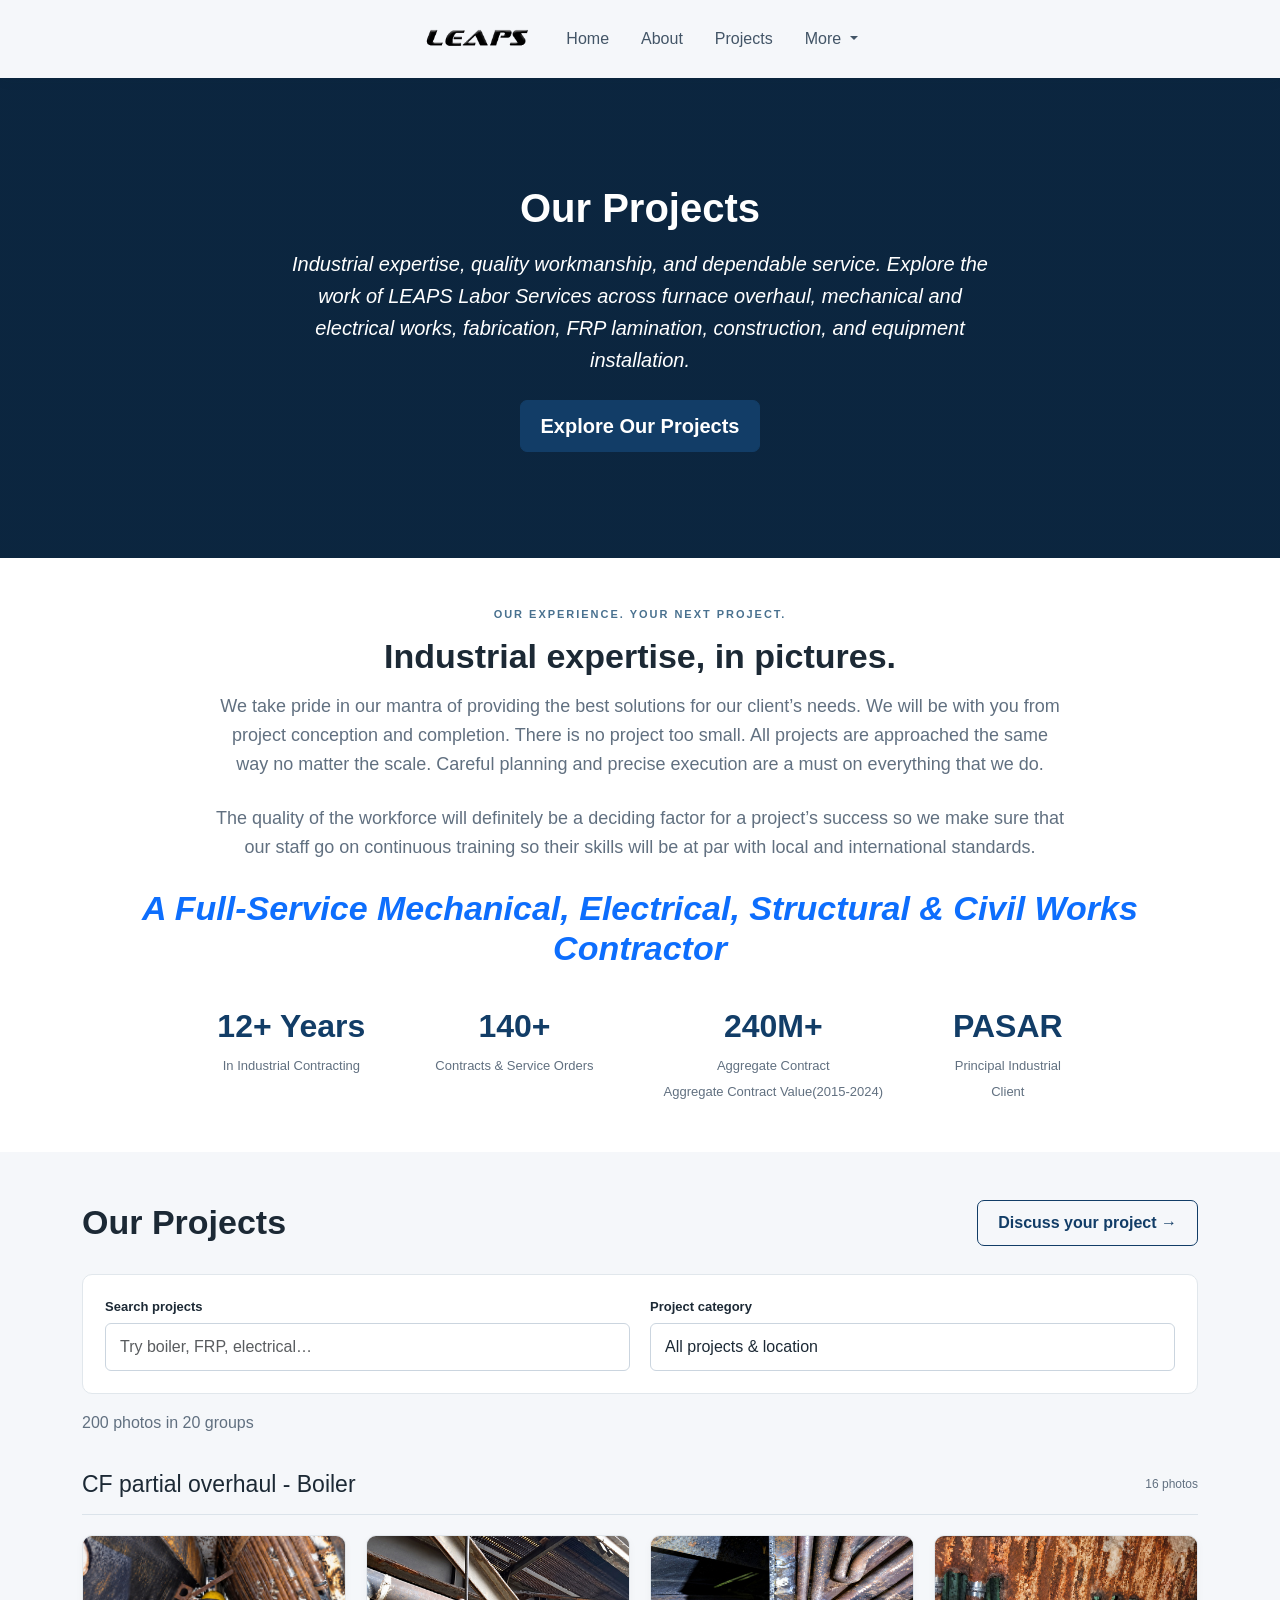
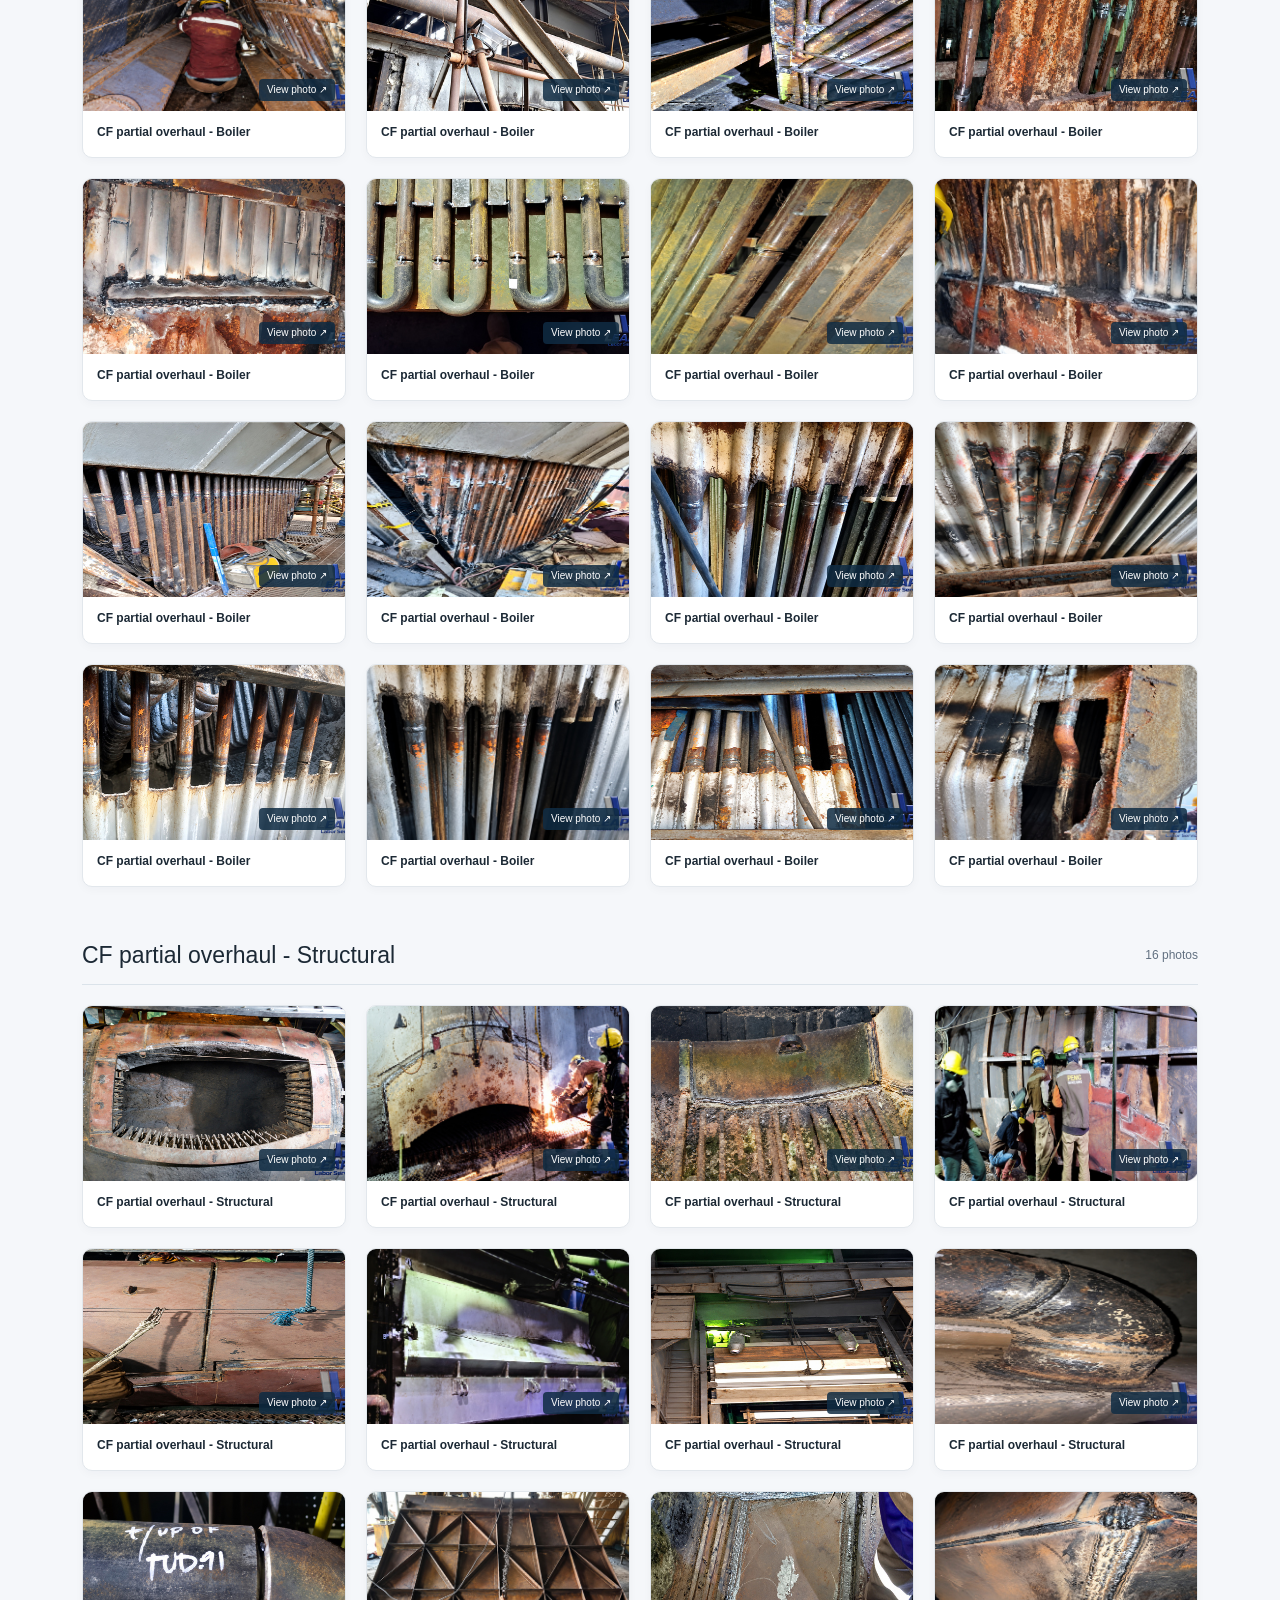
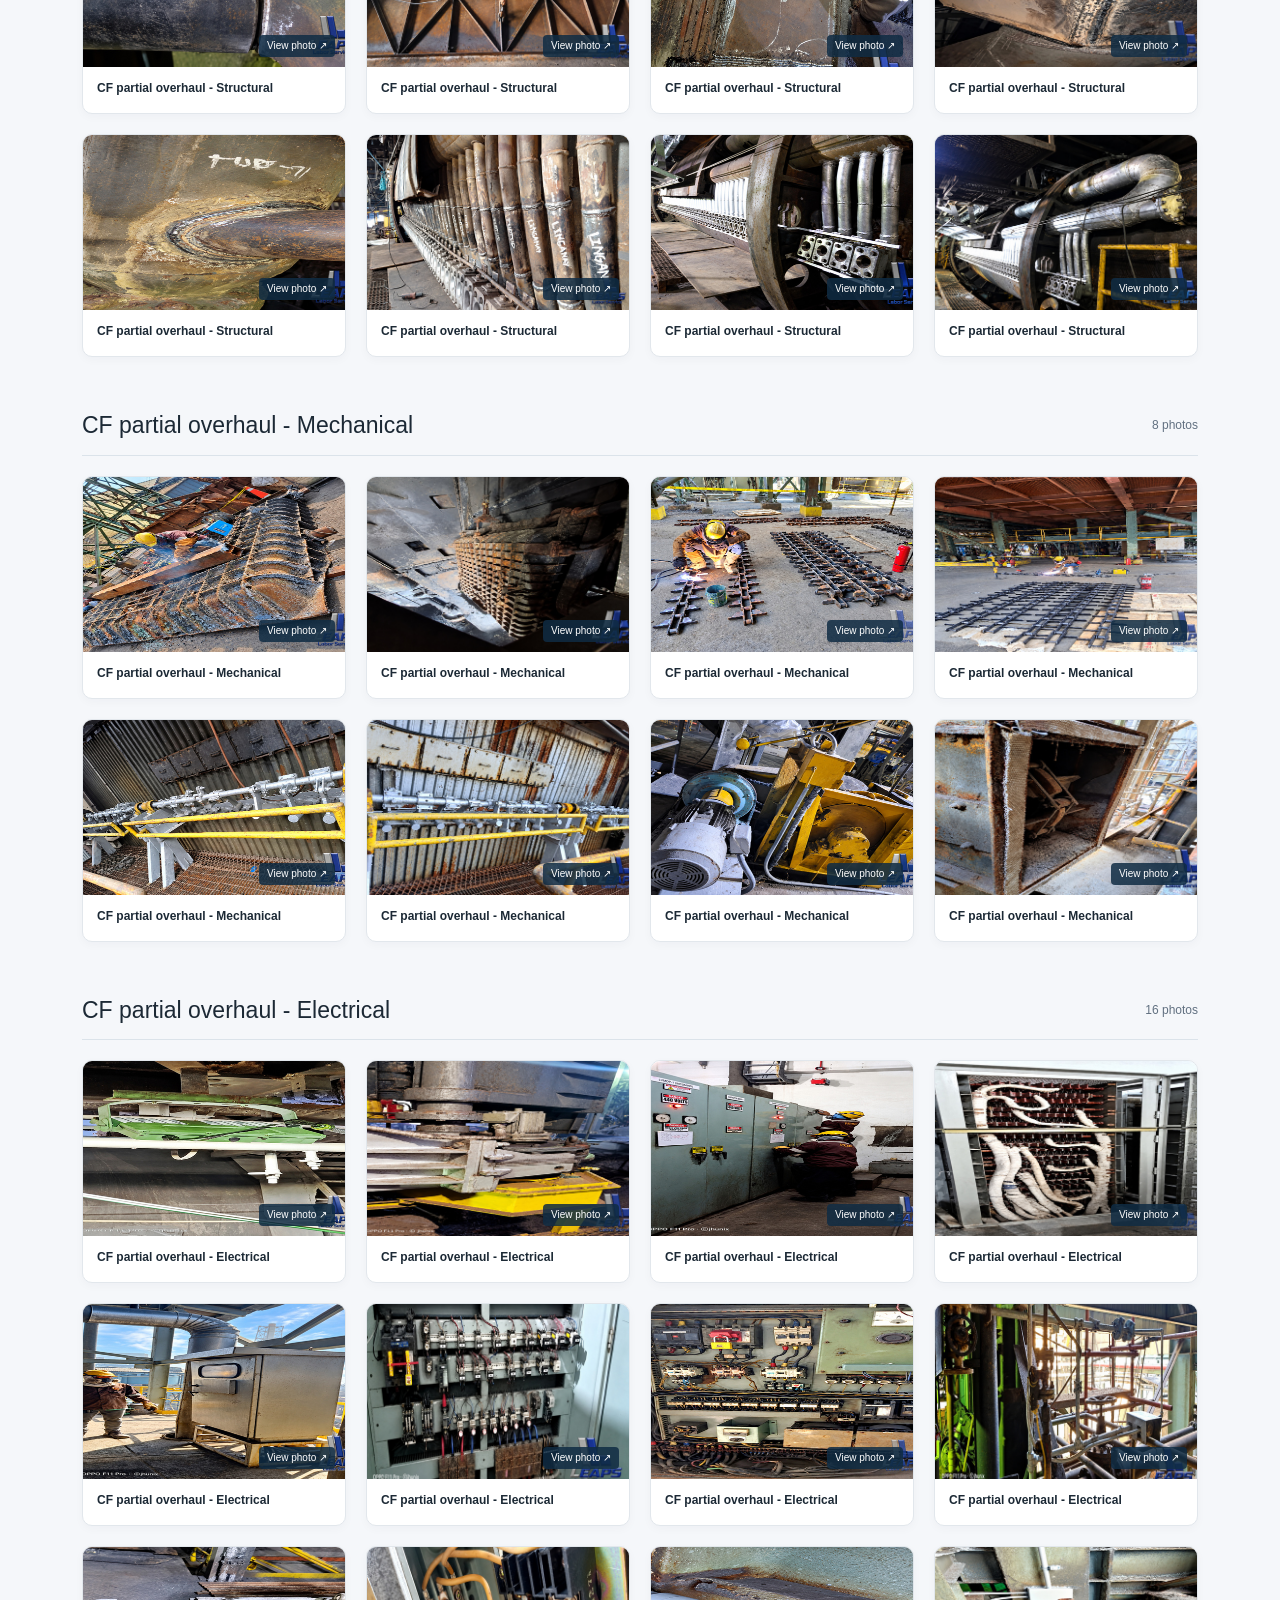
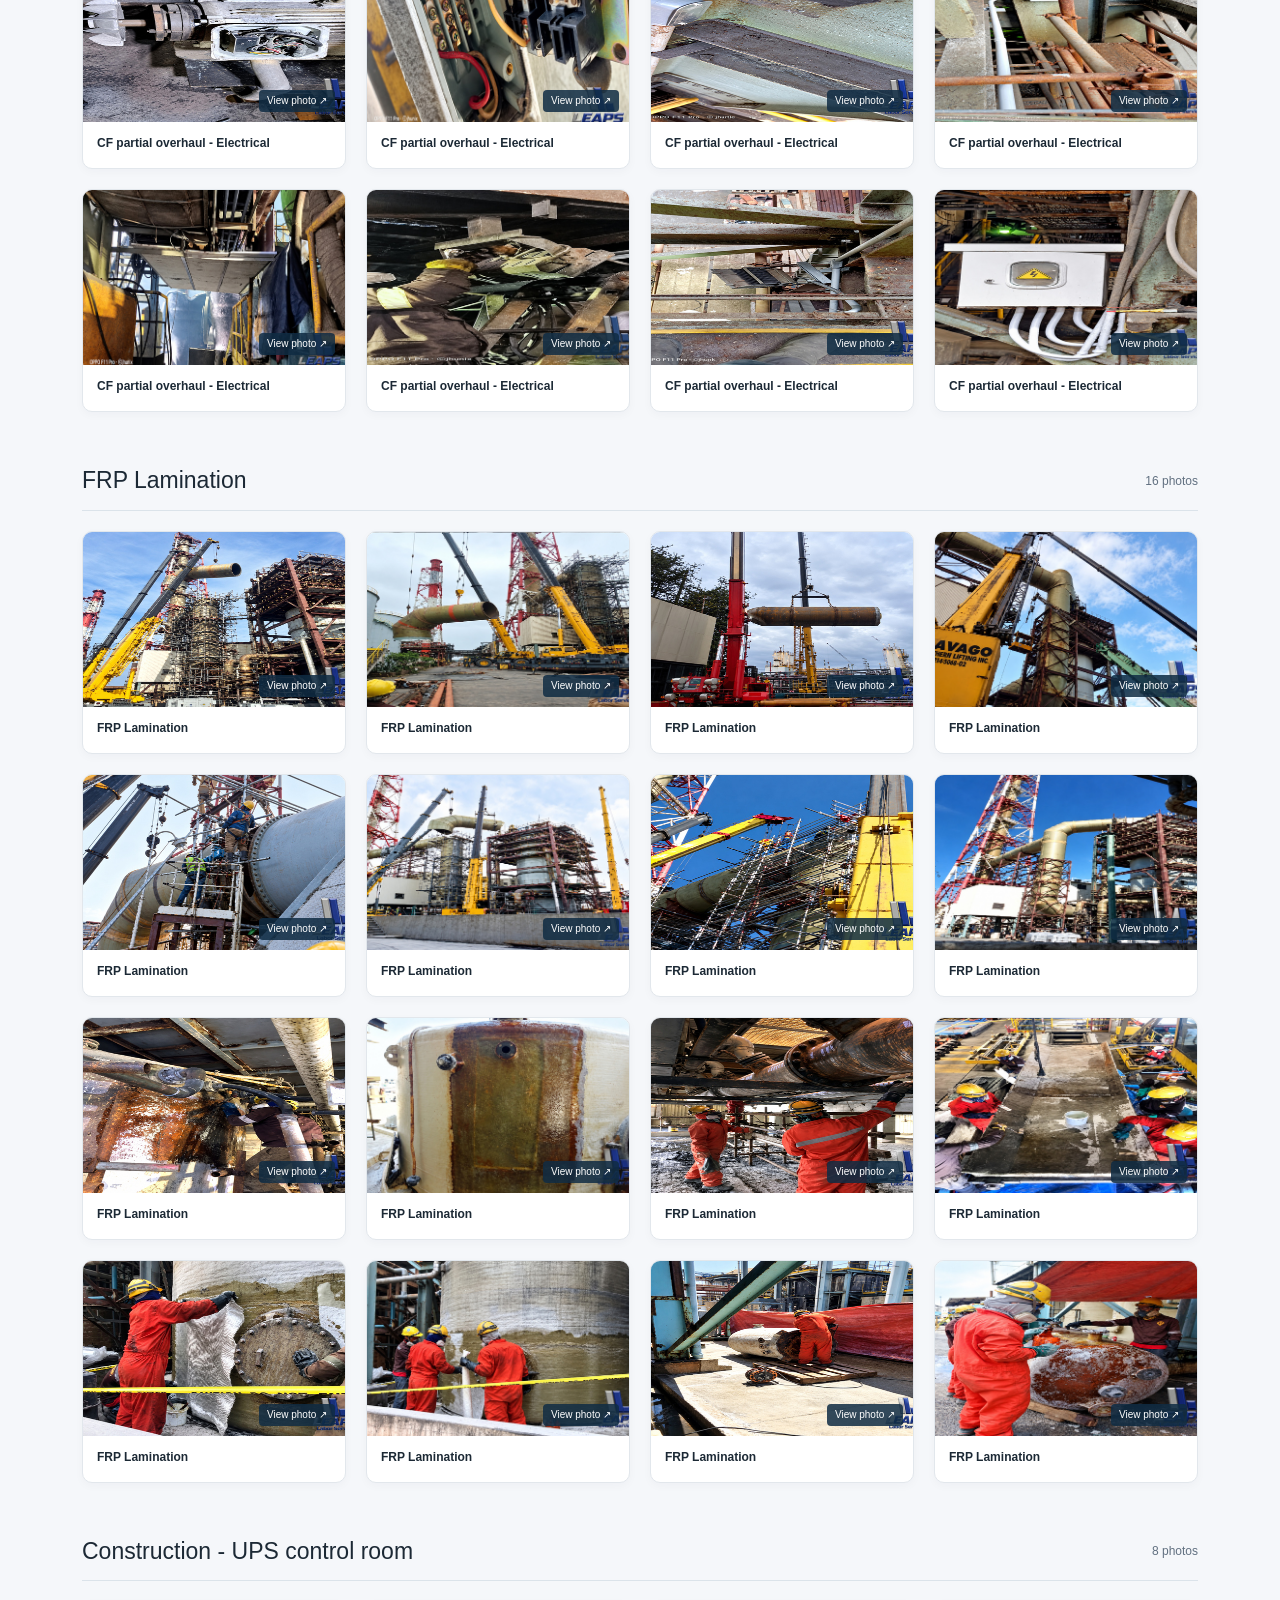
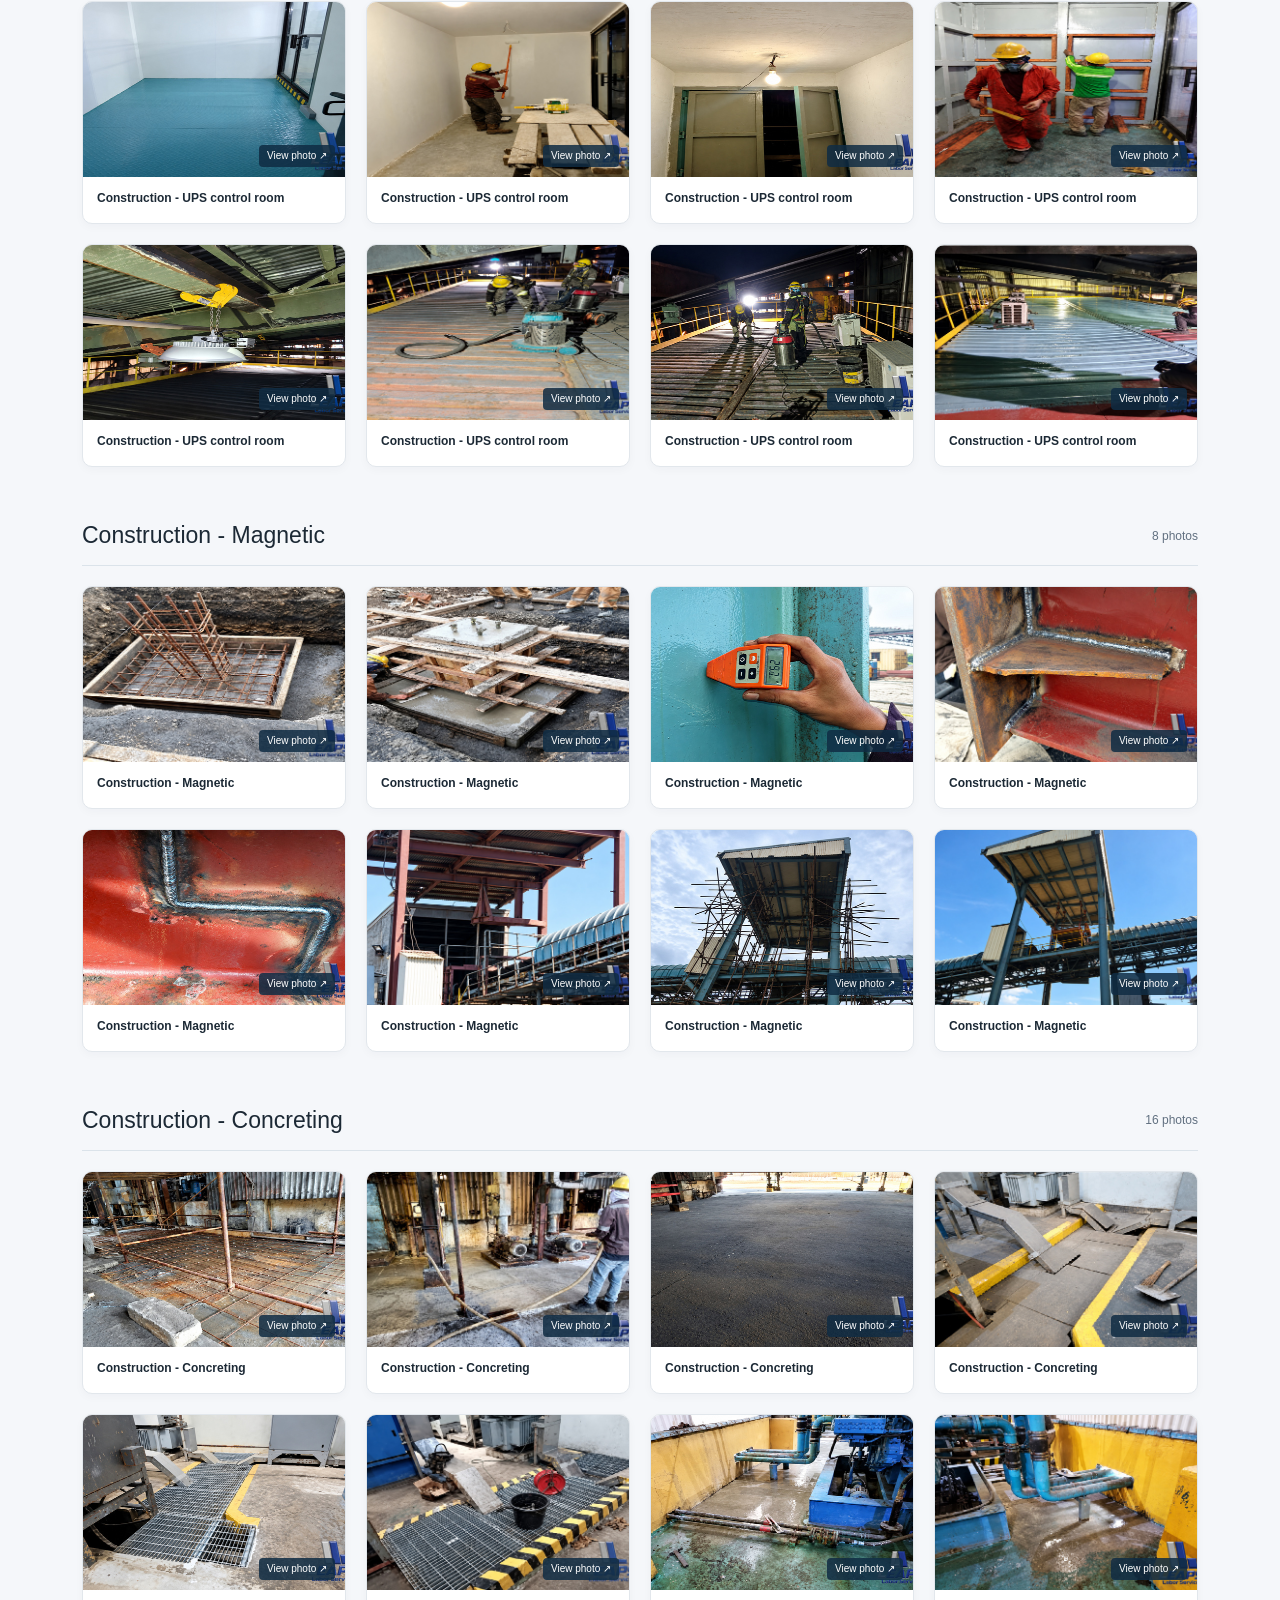
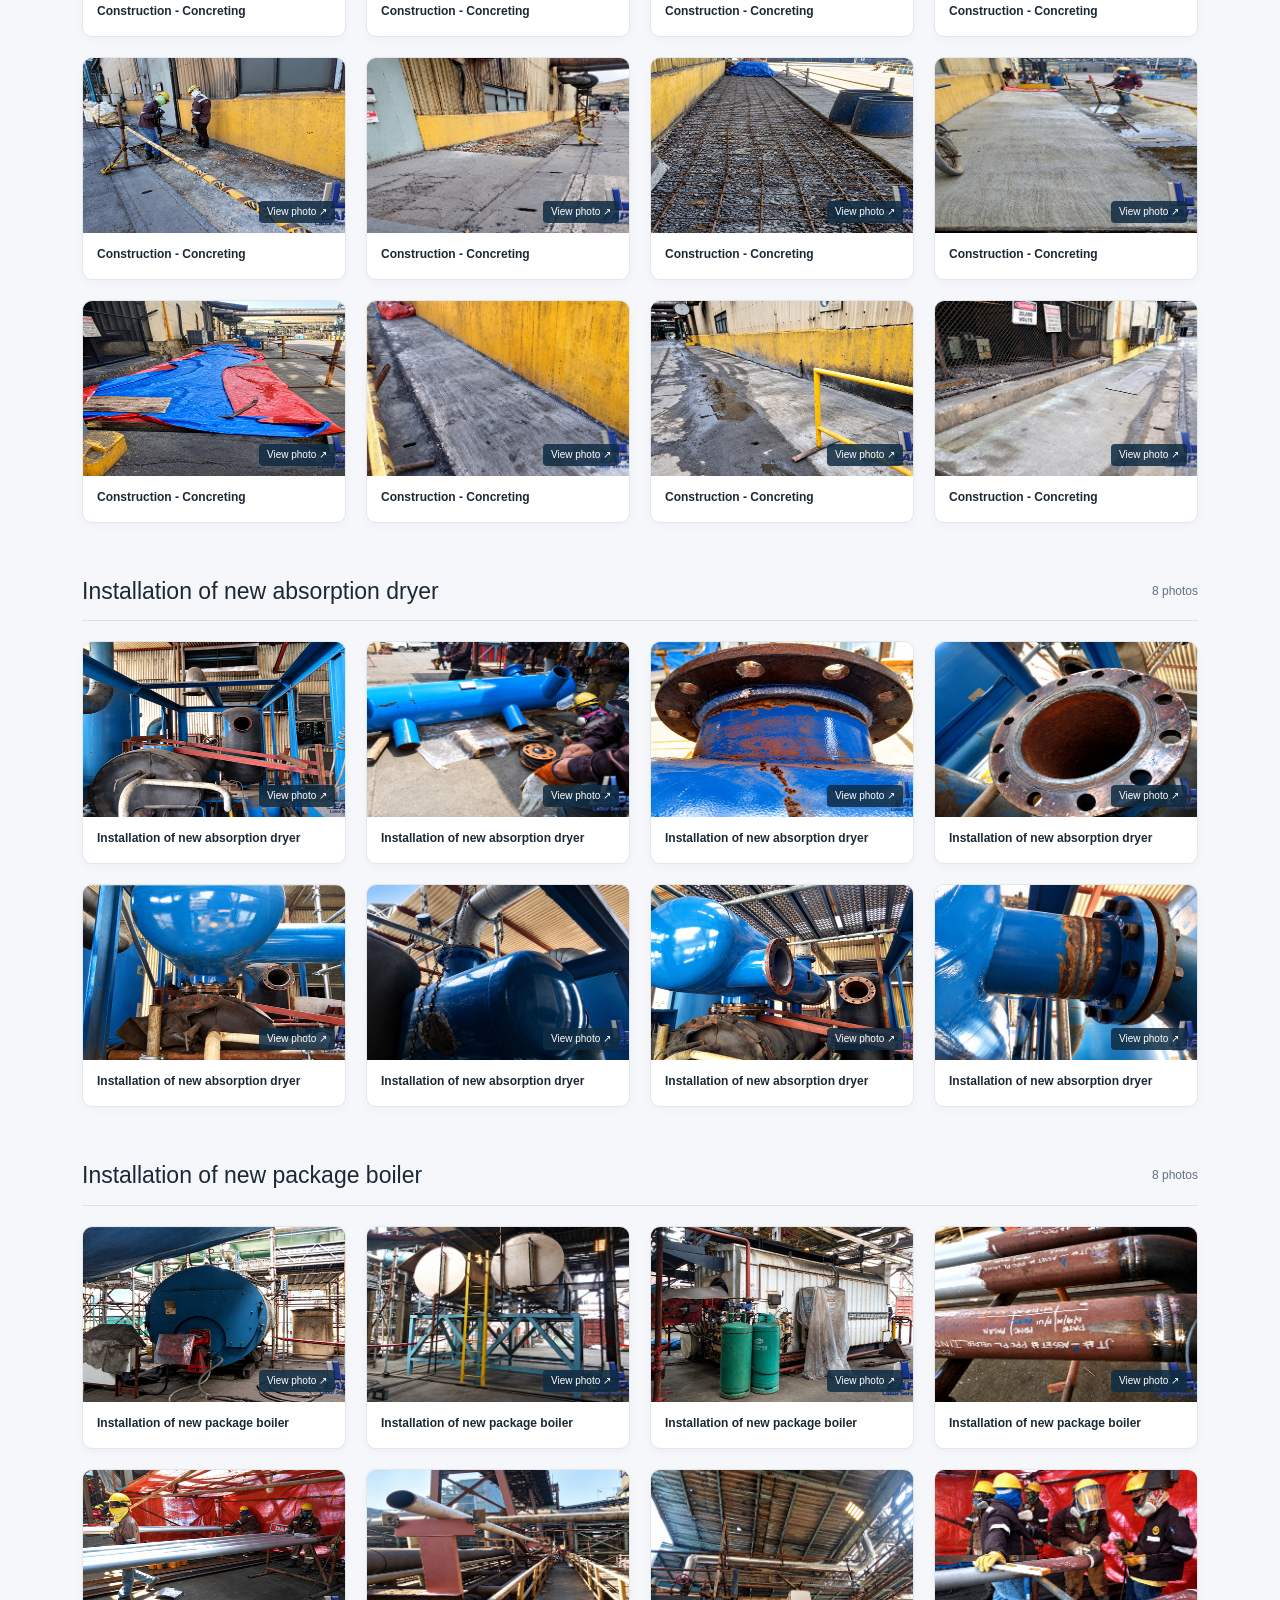
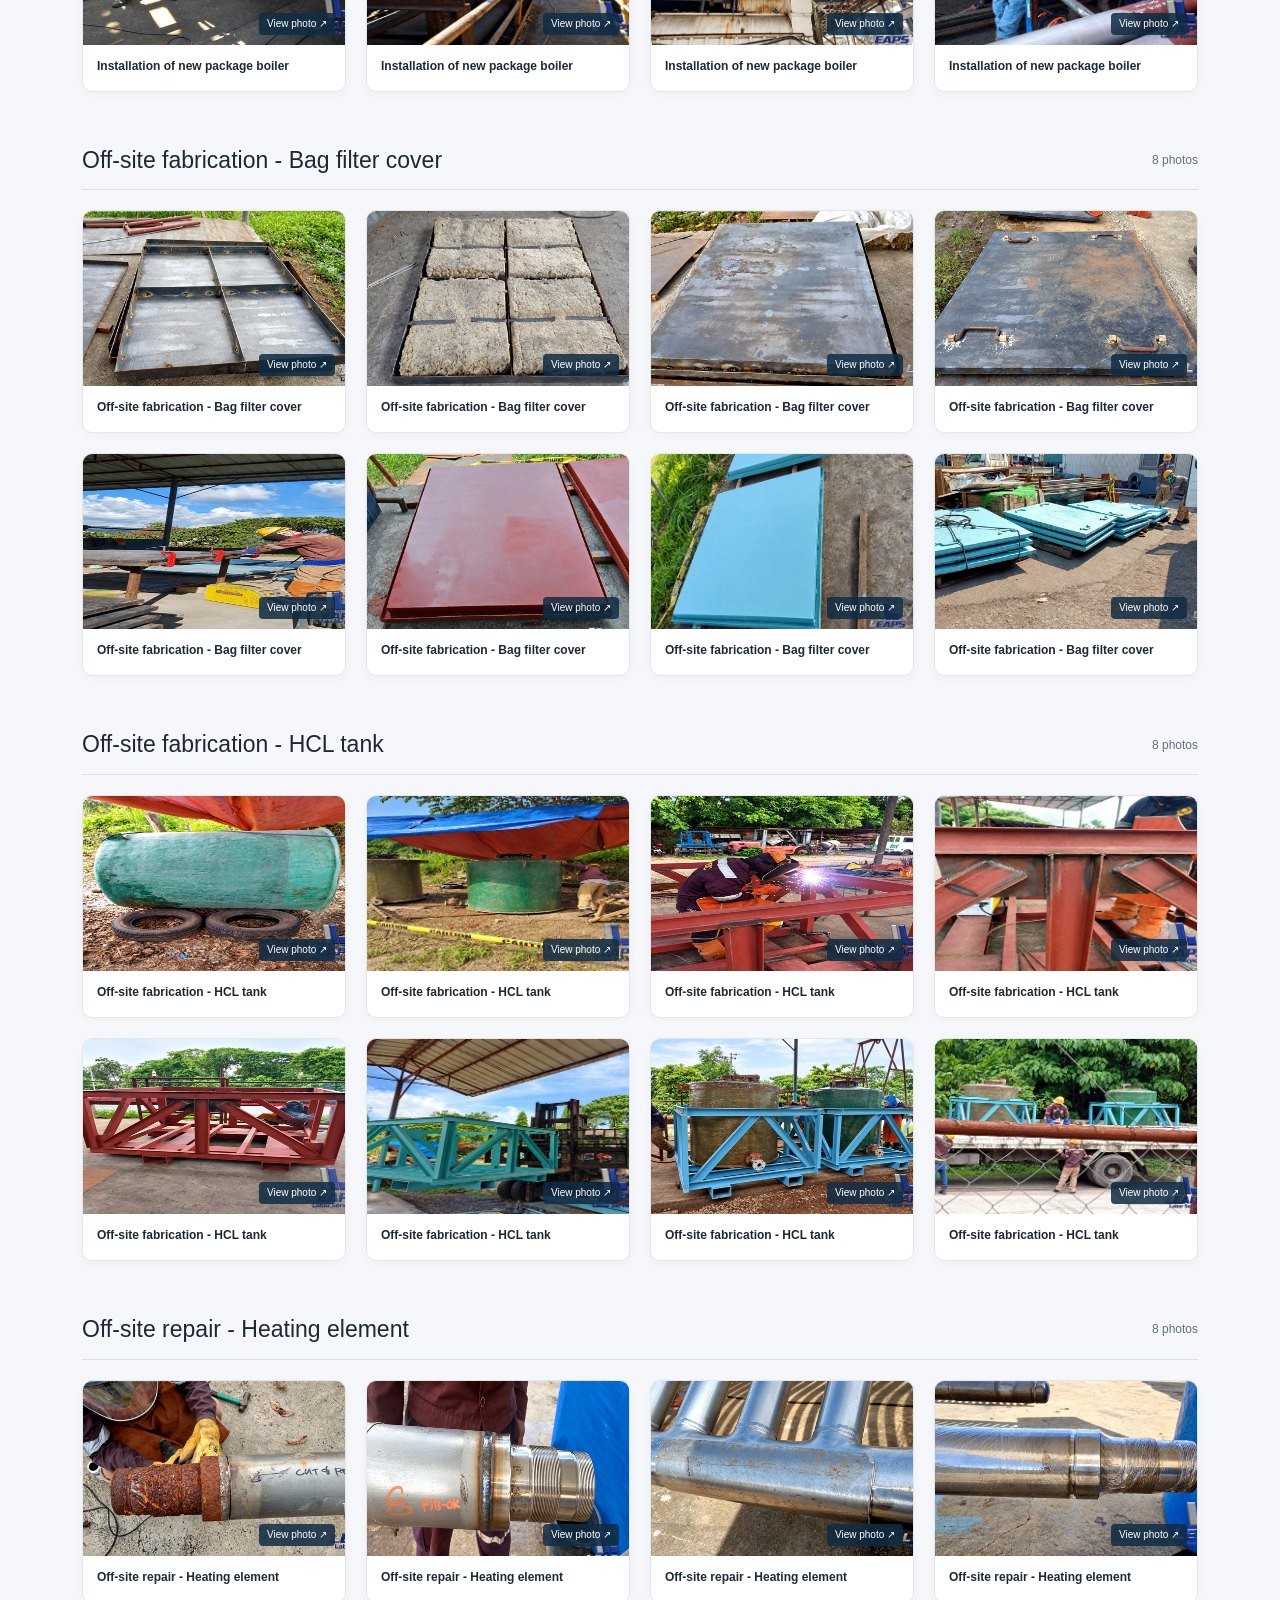
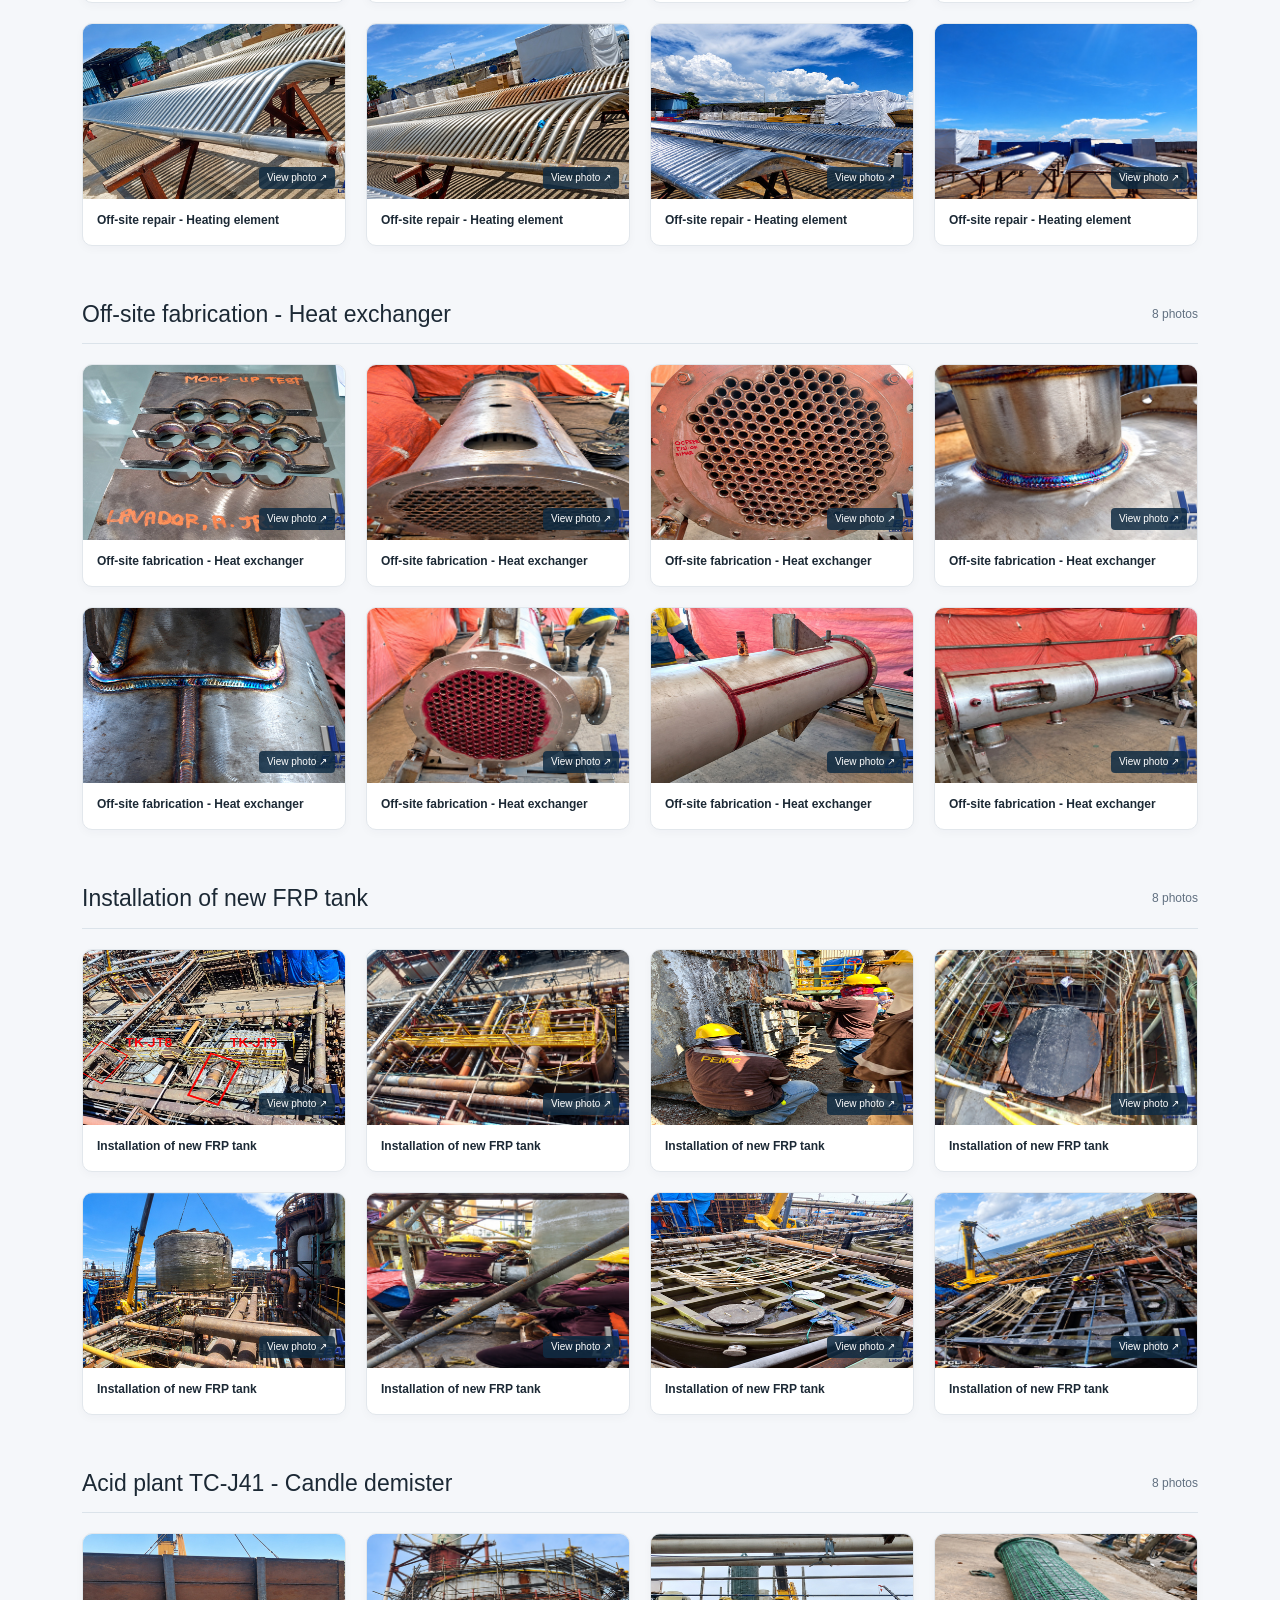
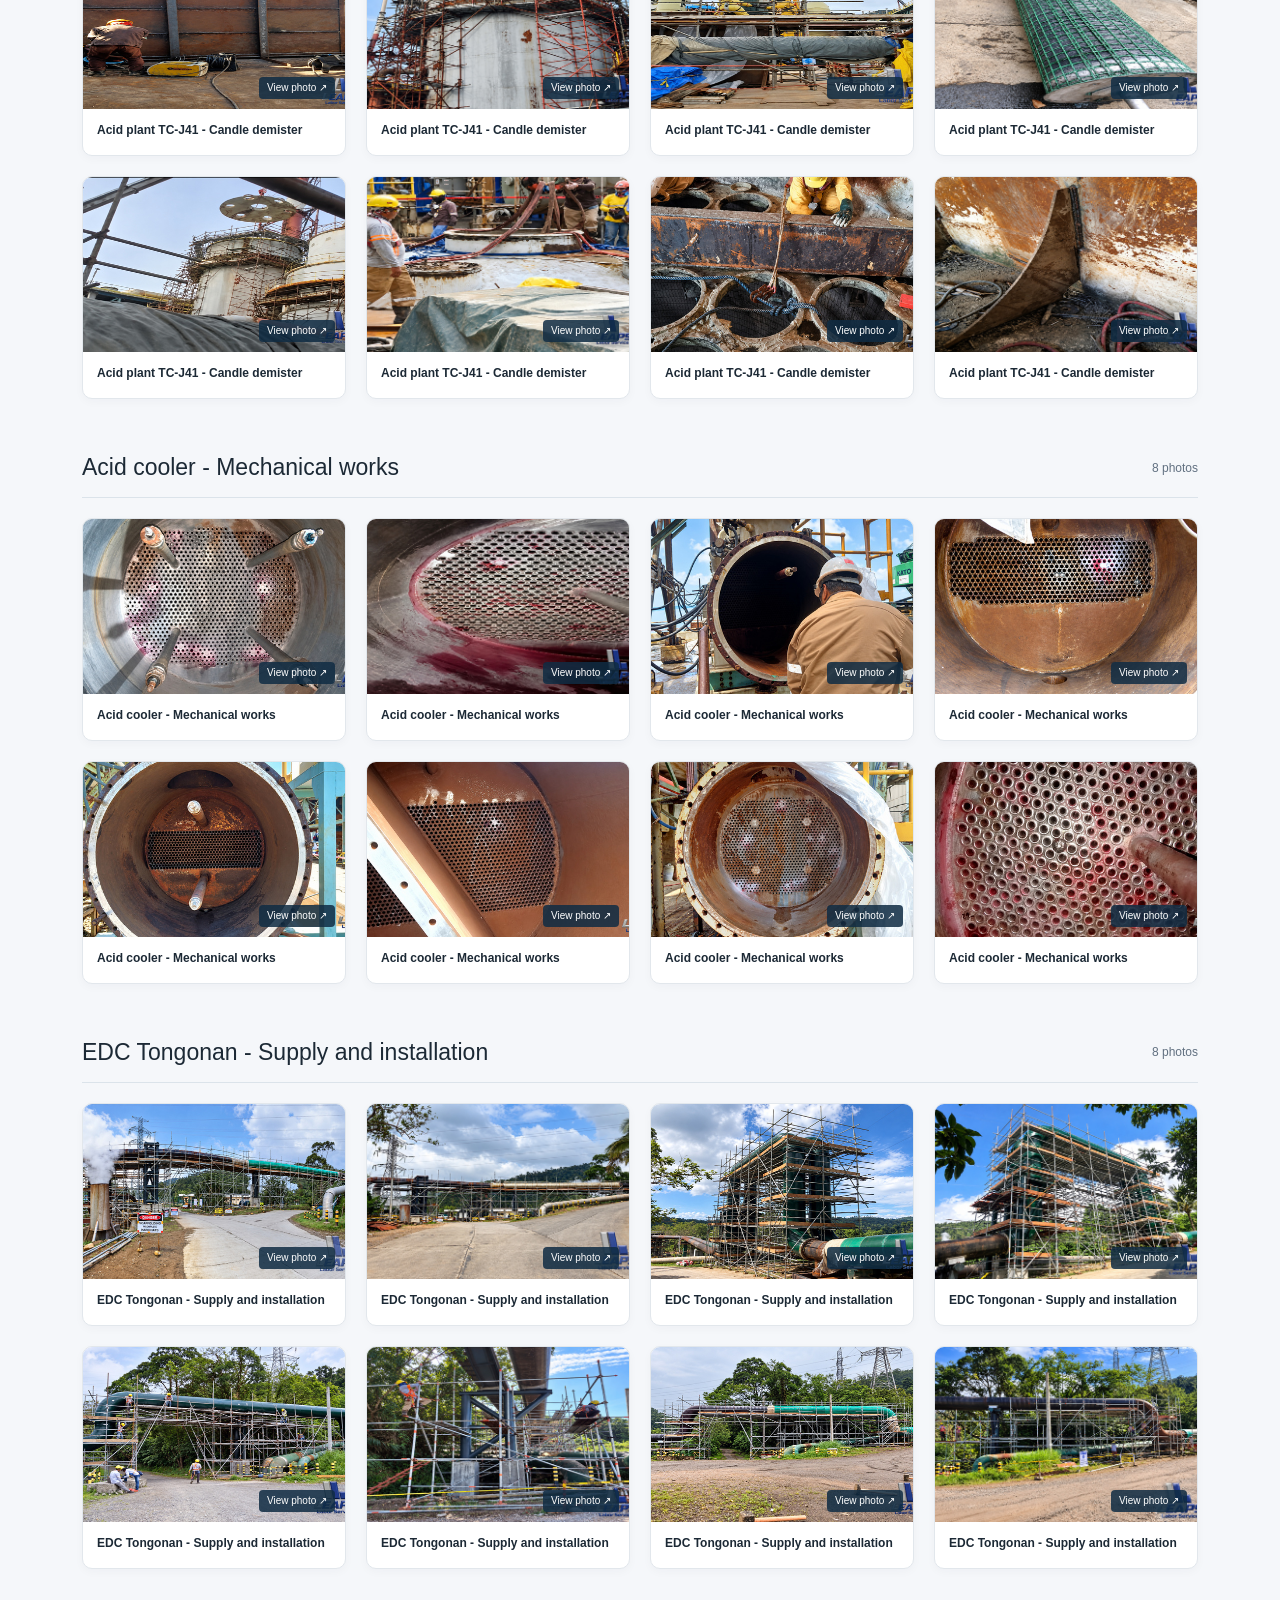
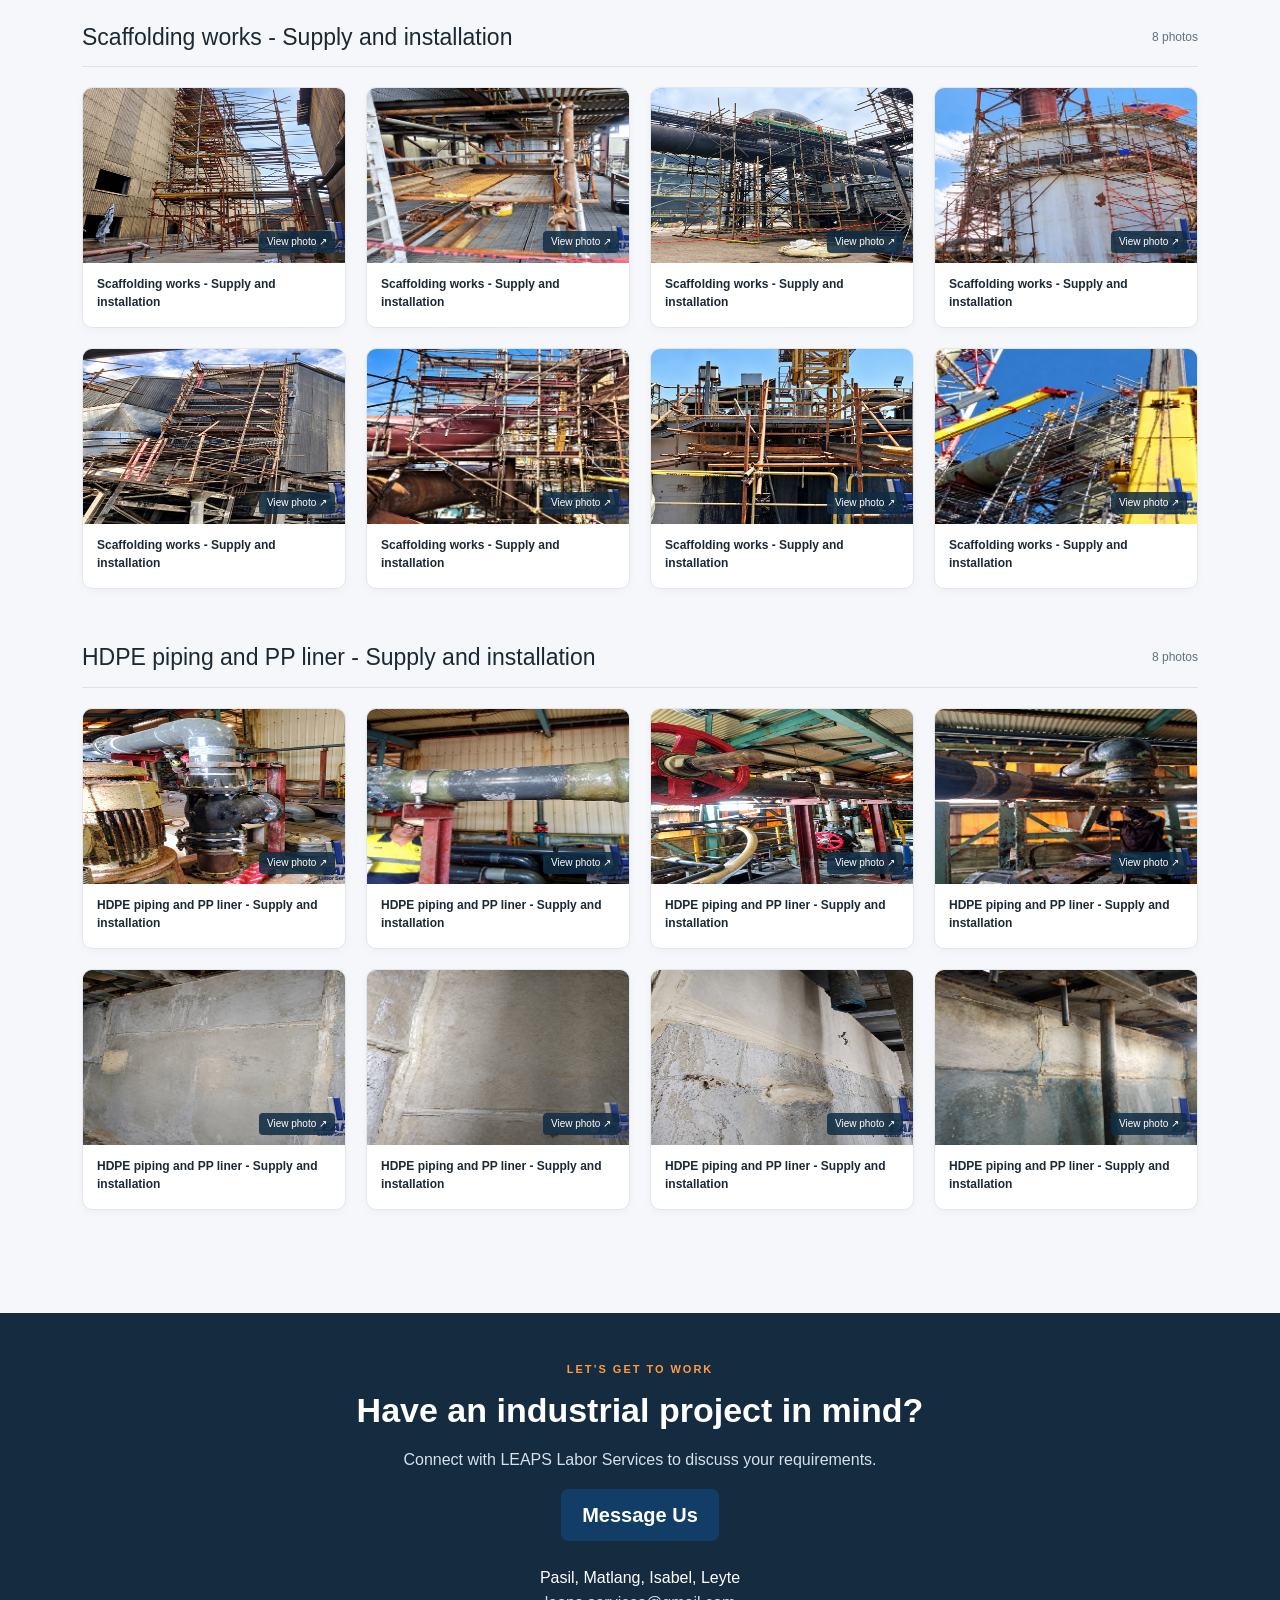
==== commit 5b47c696: "Index and Project file update" ====
--- a/project.html
+++ b/project.html
@@ -102,7 +102,7 @@
         >
           <ul class="navbar-nav">
             <li class="nav-item">
-              <a class="nav-link" href="#home">Home</a>
+              <a class="nav-link" href="index.html">Home</a>
             </li>
 
             <li class="nav-item">
@@ -244,25 +244,36 @@
       <p class="lead text-center">
         The quality of the workforce will definitely be a deciding factor for a project’s success so we make sure that our staff go on continuous training so their skills will be at par with local and international standards.
       </p>
-     <!--  <br>
-        <h2 class="text-center mb-3 text-primary">PROJECTS ACCOMPLISHED</h2>
+      <br>
+        <h2 class="text-center mb-3 text-primary fst-italic">A Full-Service Mechanical, Electrical, Structural & Civil Works Contractor</h2>
       <div class="stats">
 
         <div>
-          <strong>20</strong>
-          <span>Project categories</span>
+          <strong>12+ Years</strong>
+          <span>In Industrial Contracting</span>
         </div>
 
         <div>
-          <strong>202</strong>
-          <span>Project &amp; location photos</span>
+          <strong>140+</strong>
+          <span>Contracts &amp; Service Orders</span>
         </div>
 
         <div>
-          <strong>2013</strong>
-          <span>Company established</span>
-        </div>
-      </div> -->
+          <strong>240M+</strong>
+          <span>Aggregate Contract<br>
+          Aggregate Contract Value(2015-2024)
+          </span>
+
+        </div>
+
+        <div>
+          <strong>PASAR</strong>
+          <span>Principal Industrial <br>
+            Client
+          </span>
+
+        </div>
+      </div>
     </section>
 
     <!-- Project Gallery -->
@@ -270,9 +281,9 @@
       <div class="container">
         <div class="section-heading">
           <div>
-            <p class="eyebrow">
+            <!-- <p class="eyebrow">
               THE PROJECT GALLERY
-            </p>
+            </p> -->
 
             <h2>Our Projects</h2>
           </div>
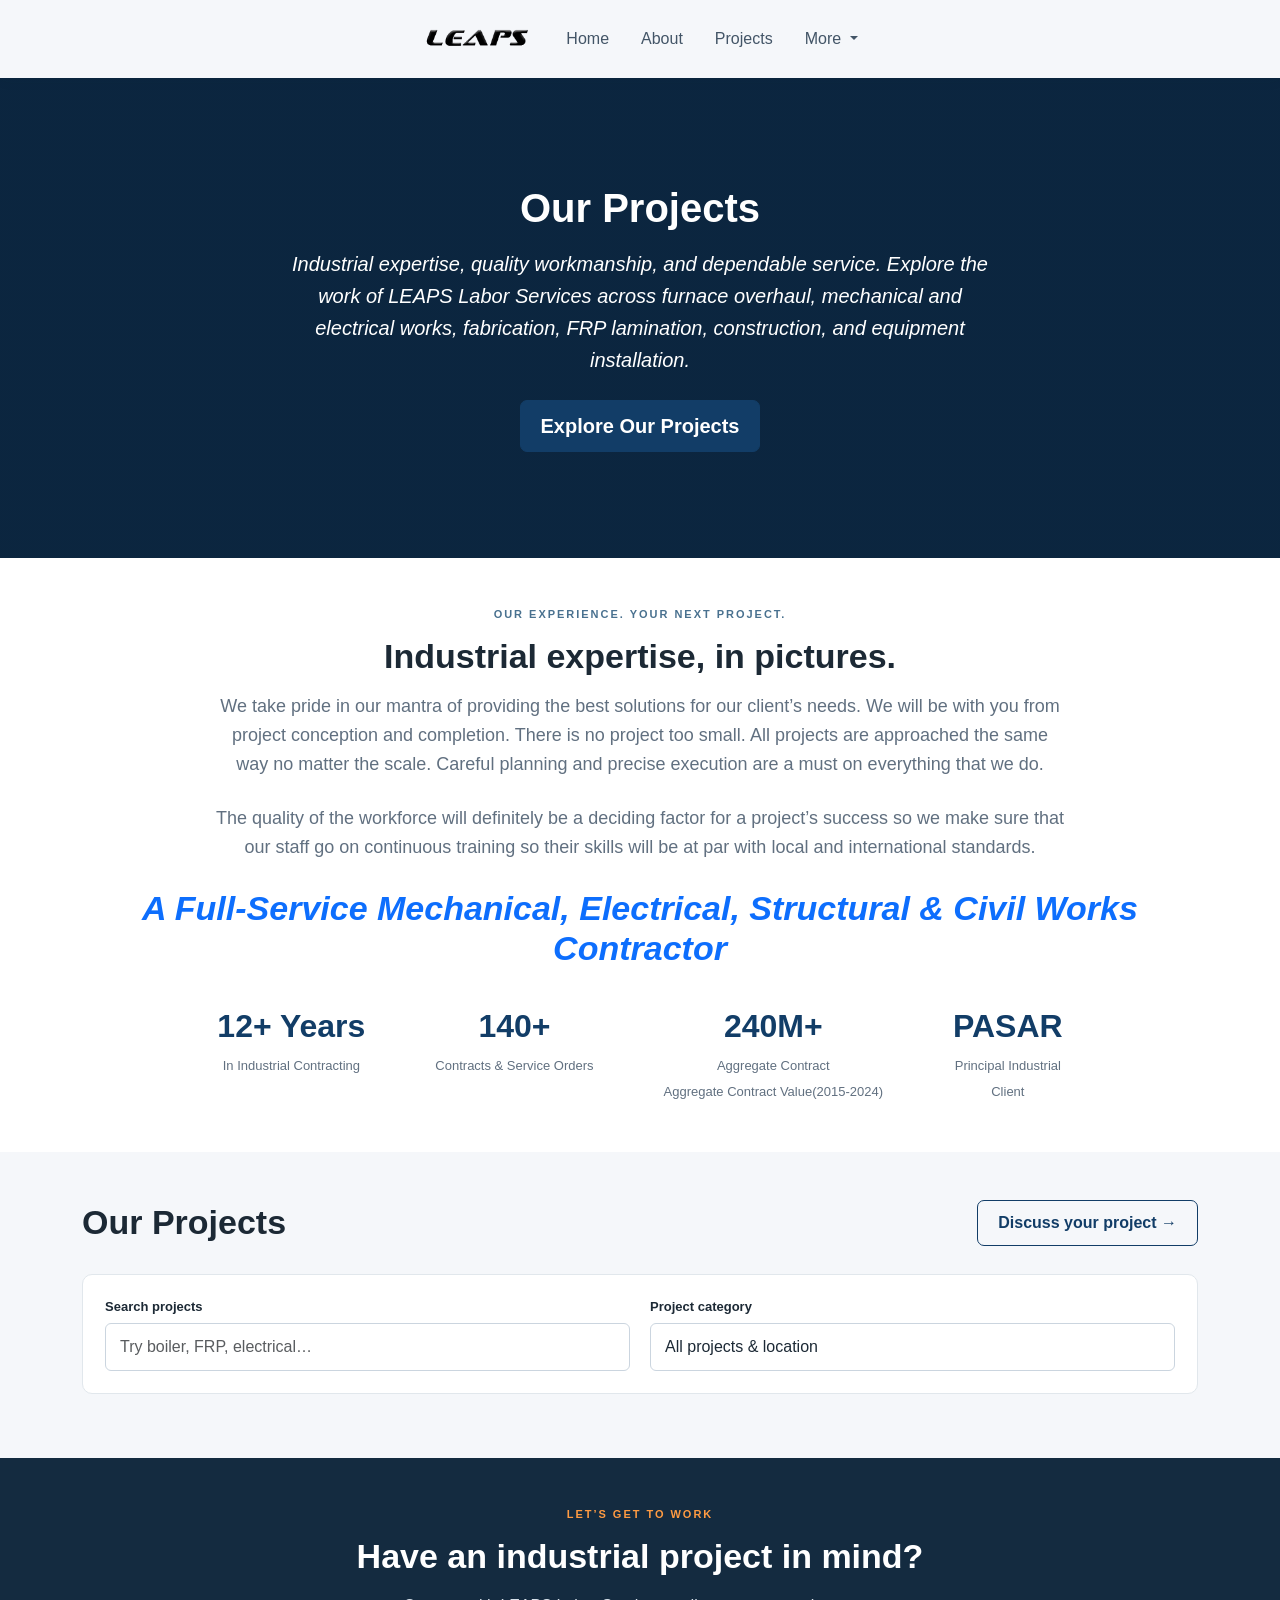
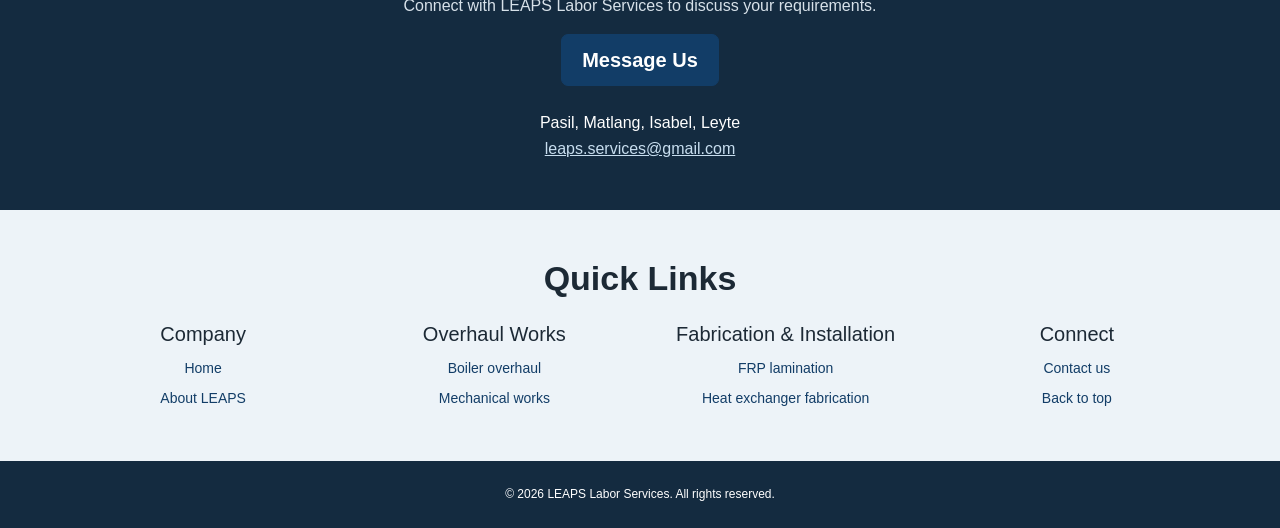
==== commit 9905b94e: "Fix navbar button attributes for toggling" ====
--- a/project.html
+++ b/project.html
@@ -86,10 +86,11 @@
 
         <button
           class="navbar-toggler"
-          id="menuToggle"
           type="button"
+          data-bs-toggle="collapse"
+          data-bs-target="#navbarMenu"
+          aria-controls="navbarMenu"
           aria-expanded="false"
-          aria-controls="navbarMenu"
           aria-label="Toggle navigation"
         >
           ☰
@@ -703,4 +704,4 @@
     <script src="project.js"></script>
 <script src="https://cdn.jsdelivr.net/npm/bootstrap@5.3.3/dist/js/bootstrap.bundle.min.js"></script>
   </body>
-</html>+</html>
